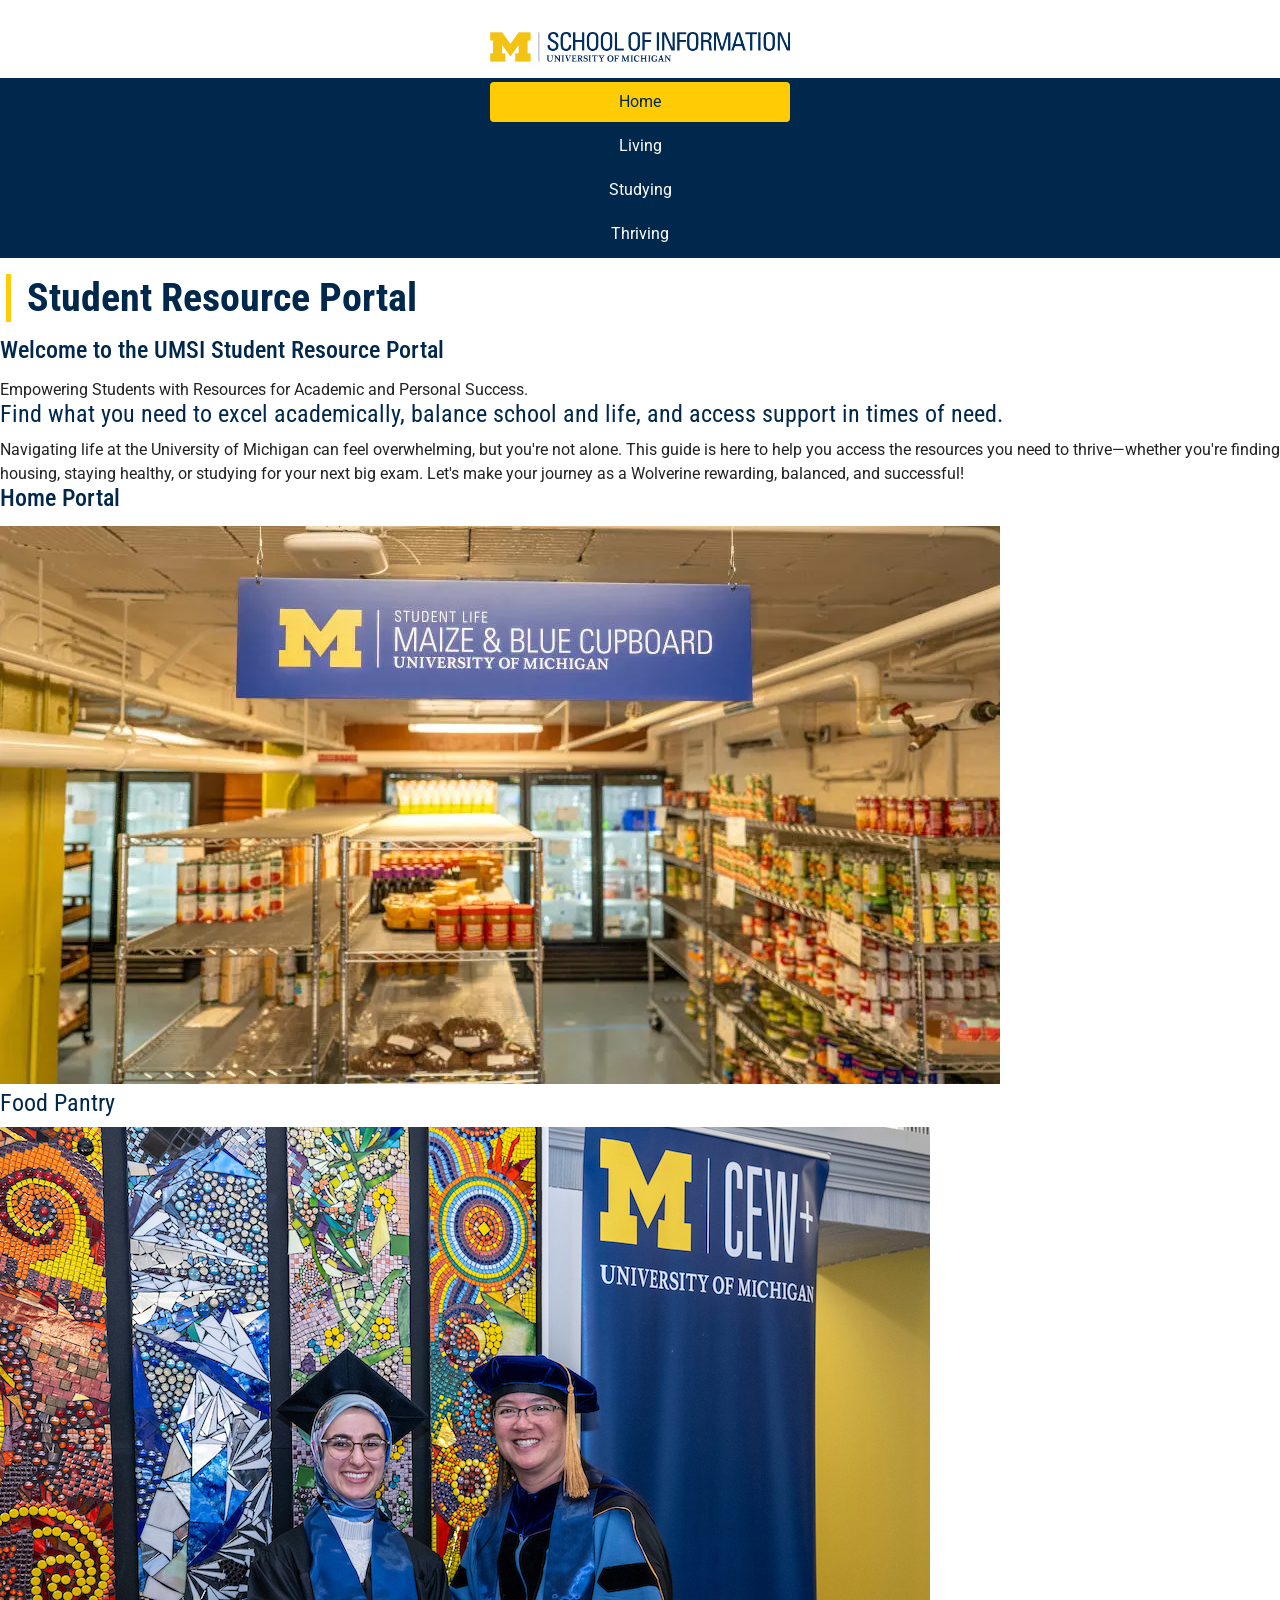
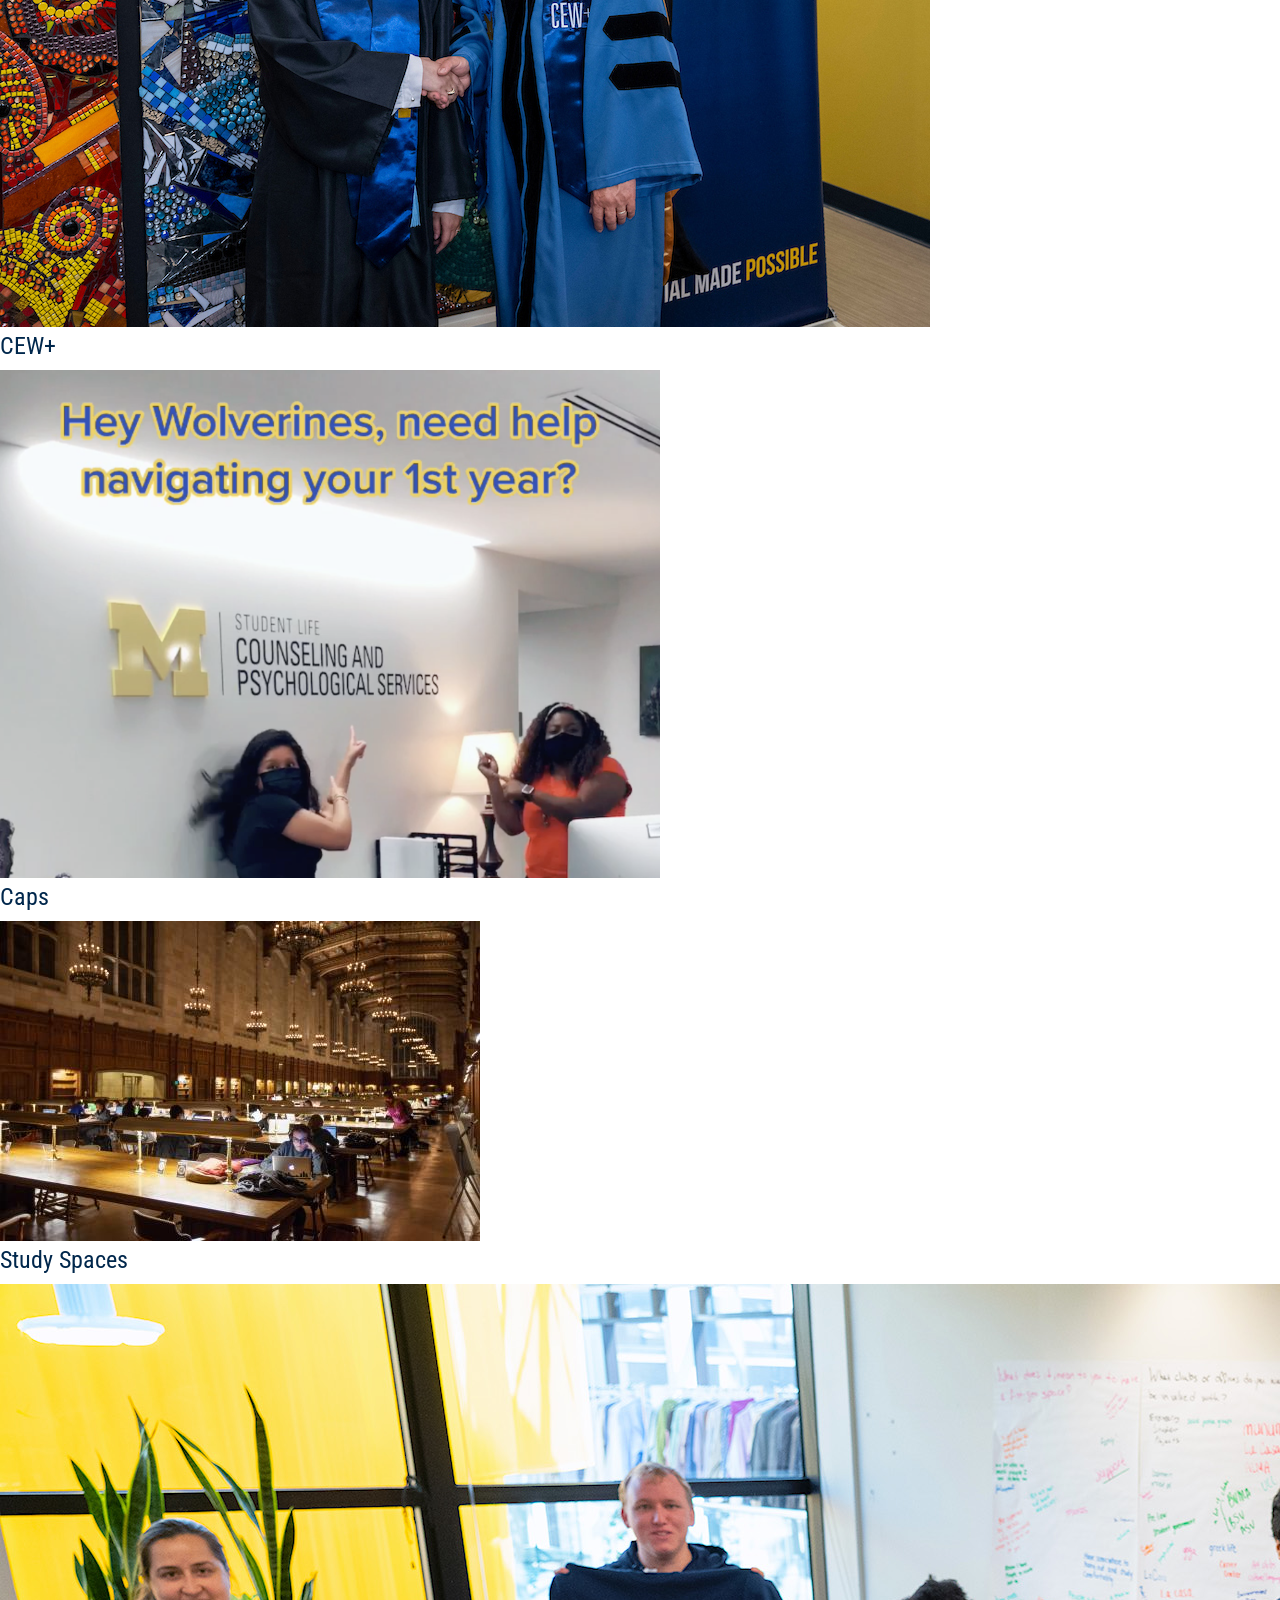
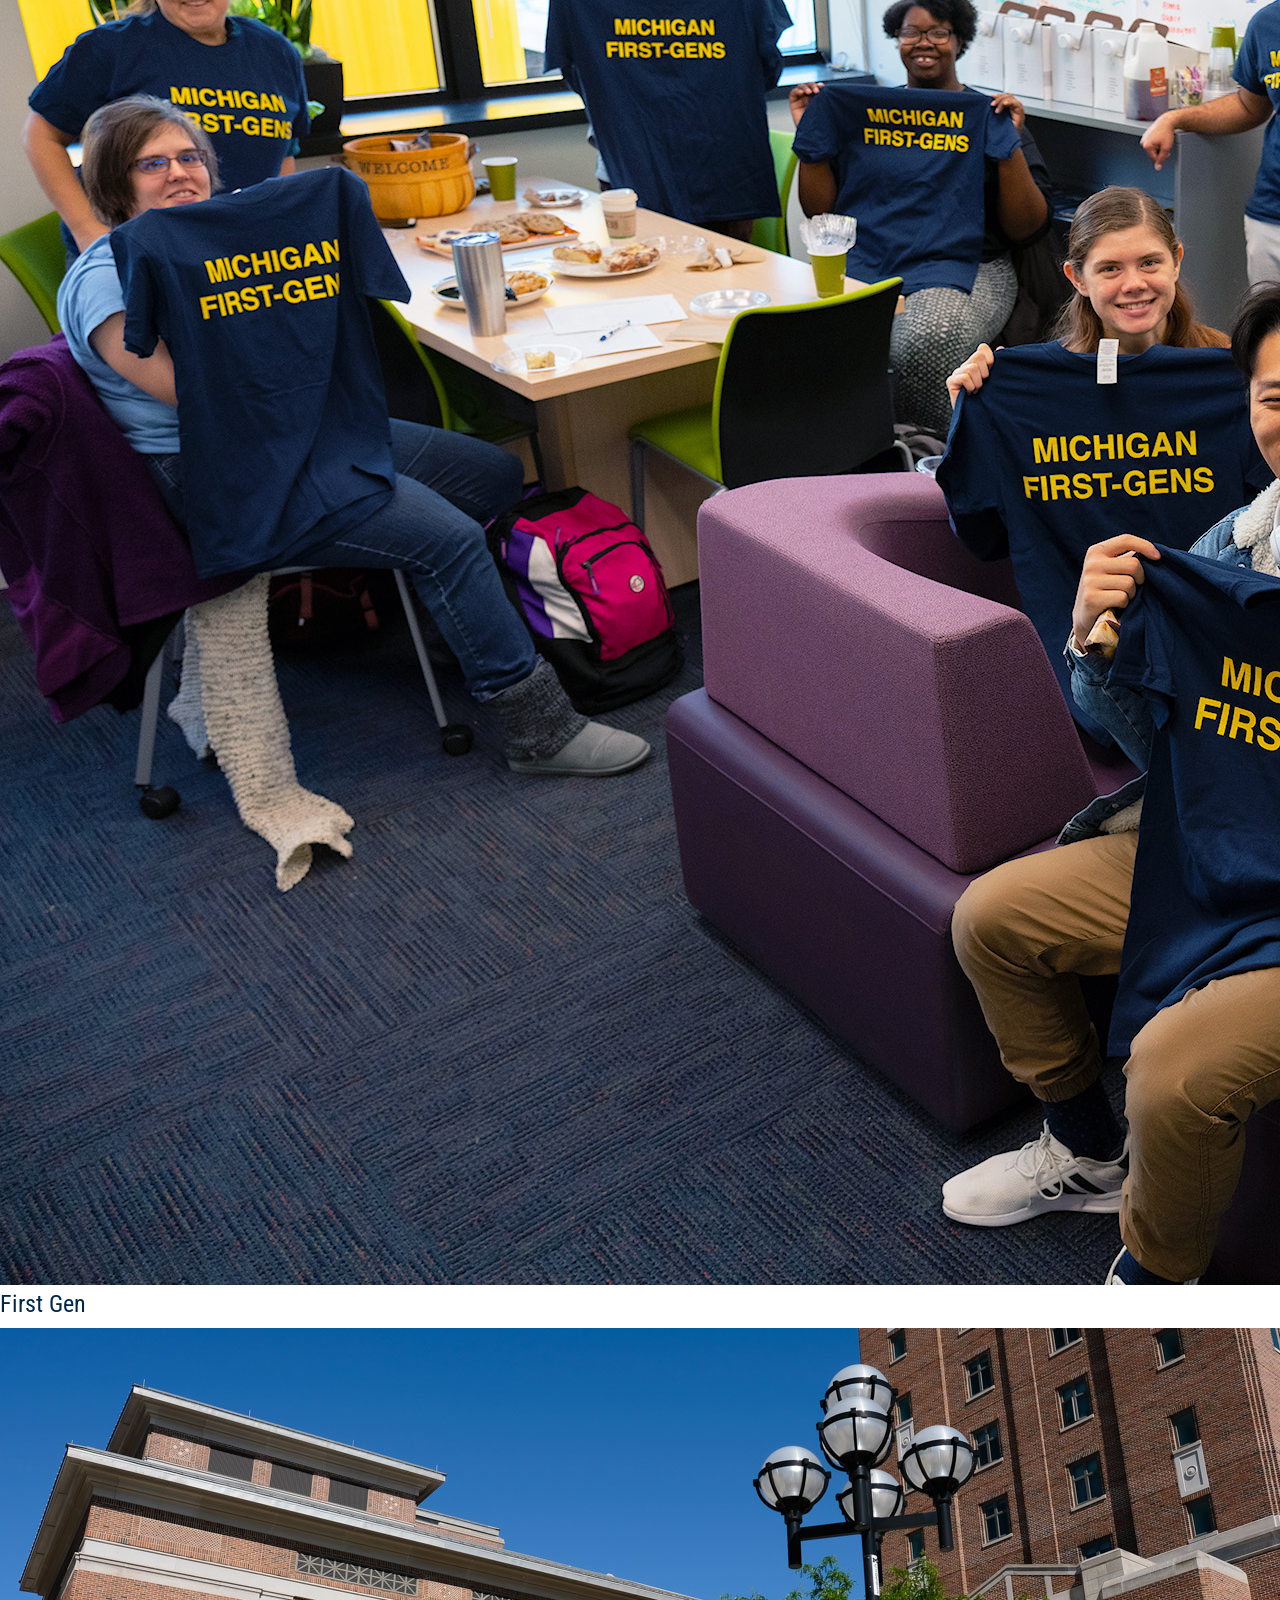
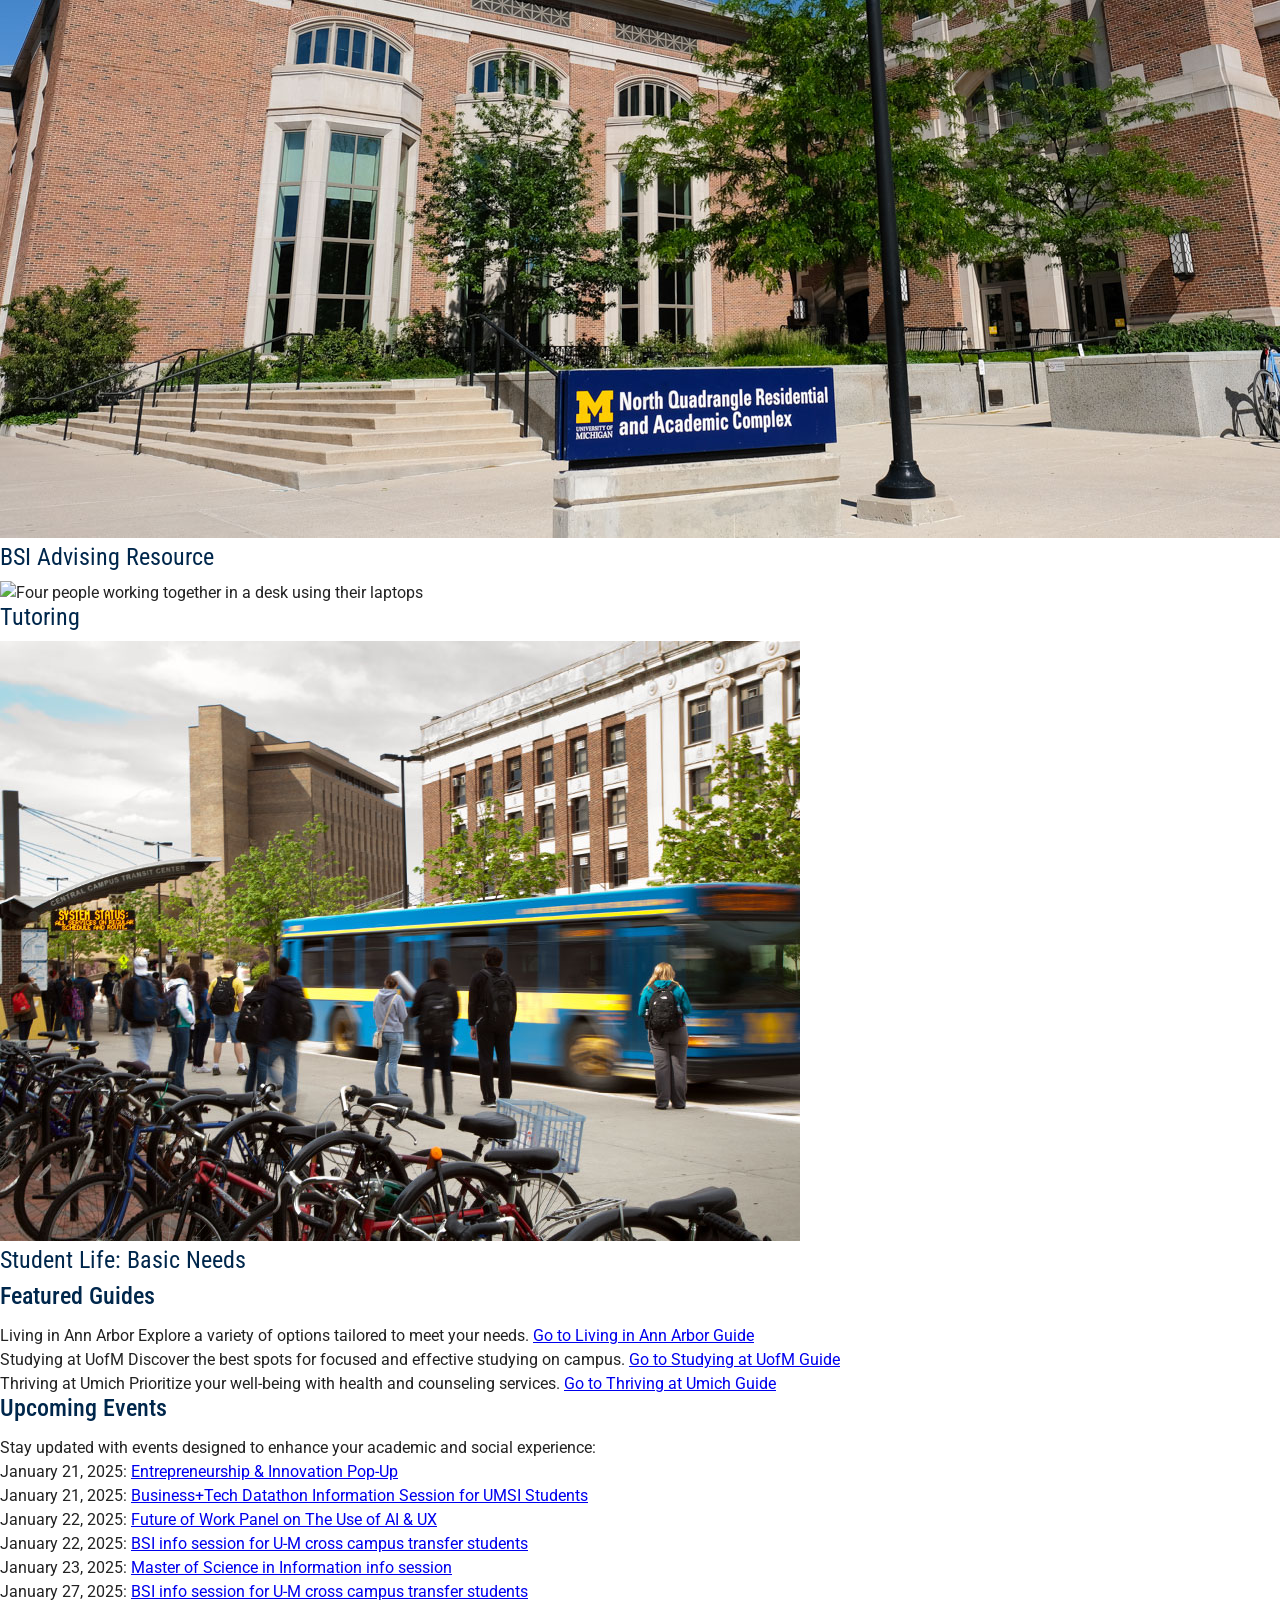
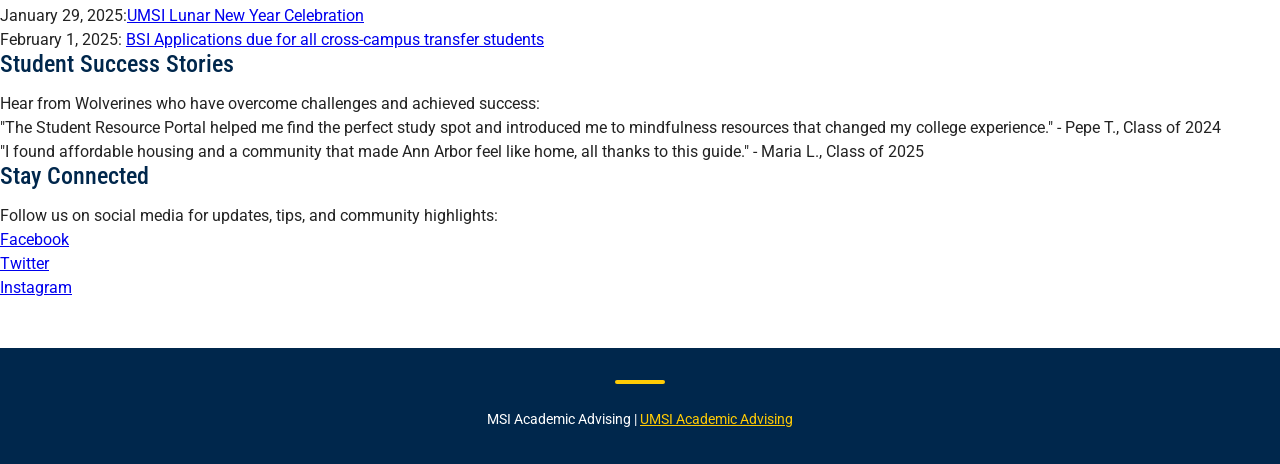
==== index.html @ f47d023c "added css to general elements in all pages" ====
<!DOCTYPE html>
<html lang="en">
<head>
    <meta charset="UTF-8">
    <meta name="viewport" content="width=device-width, initial-scale=1.0">
    <link rel="icon" href="images/UMSI_signature_vertical_informal_solidblue.jpg" type="image/jpeg">
    <link rel="stylesheet" href="css/html5reset.css">
	<link rel="stylesheet" href="css/style.css">
    <title>Student Resource Portal</title>
</head>
<body>
    <header>
        <a class="skip-link" href="#main-content" tabindex="0">Skip to Main Content</a>
        <img src="images/umsi-logo.png" alt="UMSI Logo" class="brand">
        <nav>
            <ul>
                <li><a href="index.html" aria-current="page">Home</a></li>
                <li><a href="page_1.html">Living</a></li>
                <li><a href="page_2.html">Studying</a></li>
                <li><a href="page_3.html">Thriving</a></li>
            </ul>
        </nav>
        <h1>Student Resource Portal</h1>
    </header>

    <main id="main-content" tabindex="0">
        <section class="welcome-section">
            <h2>Welcome to the UMSI Student Resource Portal</h2>
            <p>Empowering Students with Resources for Academic and Personal Success.</p>
            <h3>Find what you need to excel academically, balance school and life, and access support in times of need.</h3>
            <p>Navigating life at the University of Michigan can feel overwhelming, but you're not alone. This guide is here to help you access the resources you need to thrive—whether you're finding housing, staying healthy, or studying for your next big exam. Let's make your journey as a Wolverine rewarding, balanced, and successful!</p>
        </section>
        <section class="home-portal">
            <h2>Home Portal</h2>
            <div class="portal-item">
                <img src="images/food_pantry.webp" alt="Interior of a food pantry at the University of Michigan, featuring shelves stocked with various canned goods and packaged foods. A sign reads: Student Life Maize & Blue Cupboard.">
                <h3>Food Pantry</h3>
            </div>
            <div class="portal-item">
                <img src="images/CEW+.jpg" alt="Two people in academic regalia shake hands in front of a colorful mosaic mural and a University of Michigan banner.">
                <h3>CEW+</h3>
            </div>
            <div class="portal-item">
                <img src="images/caps.png" alt="Two women celebrate by dancing in front of a sign that reads, Hey Wolverines, need help navigating your first year?">
                <h3>Caps</h3>
            </div>
            <div class="portal-item">
                <img src="images/study_spaces.jpg" alt="Several people engaged in work at desks, surrounded by books in a serene library environment.">
                <h3>Study Spaces</h3>
            </div>
            <div class="portal-item">
                <img src="images/first-gen.jpg" alt='Students holding up navy t-shirts that says "Michigan First-Gens" in yellow'>
                <h3>First Gen</h3>
            </div>
            <div class="portal-item">
                <img src="images/north_quad.jpg" alt="North Quad at the University of Michigan, featuring modern architecture amidst a lively campus atmosphere.">
                <h3>BSI Advising Resource</h3>
            </div>
            <div class="portal-item">
                <img src="images/tutoring.JPG" alt="Four people working together in a desk using their laptops">
                <h3>Tutoring</h3>
            </div>
            <div class="portal-item">
                <img src="images/basic_needs.jpg" alt="A group of students waiting at a bus stop with a bus moving">
                <h3>Student Life: Basic Needs</h3>
            </div>
        </section>
        <section class="featured-guides">
            <h2>Featured Guides</h2>
            <ul>
                <li class="card">
                    <strong>Living in Ann Arbor</strong>
                    Explore a variety of options tailored to meet your needs.
                    <a href="page_1.html">Go to Living in Ann Arbor Guide</a>
                </li>
                <li class="card">
                    <strong>Studying at UofM</strong>
                    Discover the best spots for focused and effective studying on campus.
                    <a href="page_2.html">Go to Studying at UofM Guide</a>
                </li>
                <li class="card">
                    <strong>Thriving at Umich</strong>
                    Prioritize your well-being with health and counseling services.
                    <a href="page_3.html">Go to Thriving at Umich Guide</a>
                </li>
            </ul>
        </section>
        <section class="events-section">
            <h2>Upcoming Events</h2>
            <p>Stay updated with events designed to enhance your academic and social experience:</p>
            <ul>
                <li class="card">
                    <strong>January 21, 2025:</strong> <a href="https://events.blackthorn.io/en/Hn1RKit7/g/r23Pezm49E/entrepreneurship-and-innovation-pop-up-elo-sponsored-5a1oHn4l2oC/overview">Entrepreneurship & Innovation Pop-Up</a>
                </li>
                <li class="card">
                    <strong>January 21, 2025:</strong> <a href="https://docs.google.com/forms/d/e/1FAIpQLSdl13pQBssxGItS4Ov4dlBRIEHX-QQKnq5t8AbeG_43FHo5DQ/viewform">Business+Tech Datathon Information Session for UMSI Students</a>
                </li>
                <li class="card">
                    <strong>January 22, 2025:</strong> <a href="https://events.blackthorn.io/en/Hn1RKit7/g/r23Pezm49E/a-future-of-work-panel-on-the-use-of-ai-and-ux-umsi-theme-year-event-5a1oHn4l2A3/overview">Future of Work Panel on The Use of AI & UX</a>
                </li>
                <li class="card">
                    <strong>January 22, 2025:</strong> <a href="https://www.si.umich.edu/about-umsi/events/bsi-info-session-u-m-cross-campus-transfer-students-10">BSI info session for U-M cross campus transfer students</a>
                </li>
                <li class="card">
                    <strong>January 23, 2025:</strong> <a href="https://www.si.umich.edu/about-umsi/events/master-science-information-info-session-13">Master of Science in Information info session</a>
                </li>
                <li class="card">
                    <strong>January 27, 2025:</strong> <a href="https://www.si.umich.edu/about-umsi/events/bsi-info-session-u-m-cross-campus-transfer-students-11">BSI info session for U-M cross campus transfer students</a>
                </li>
                <li class="card">
                    <strong>January 29, 2025:</strong><a href="https://sessions.studentlife.umich.edu/track/event/session/88884">UMSI Lunar New Year Celebration</a>
                </li>
                <li class="card">
                    <strong>February 1, 2025:</strong> <a href="https://messages.collegenet.com/r/c/uRCE9M29x2_TSVYT_MhECQ?i=410772188">BSI Applications due for all cross-campus transfer students</a>
                </li>
            </ul>
        </section>
        <section class="success-stories">
            <h2>Student Success Stories</h2>
            <p>Hear from Wolverines who have overcome challenges and achieved success:</p>
            <blockquote>
                "The Student Resource Portal helped me find the perfect study spot and introduced me to mindfulness resources that changed my college experience." - Pepe T., Class of 2024
            </blockquote>
            <blockquote>
                "I found affordable housing and a community that made Ann Arbor feel like home, all thanks to this guide." - Maria L., Class of 2025
            </blockquote>
        </section>
        <section class="social-links">
            <h2>Stay Connected</h2>
            <p>Follow us on social media for updates, tips, and community highlights:</p>
            <ul>
                <li><a href="https://www.facebook.com/uomsi/">Facebook</a></li>
                <li><a href="https://twitter.com/umsi">Twitter</a></li>
                <li><a href="https://www.instagram.com/umschoolofinformation">Instagram</a></li>
            </ul>
        </section>

        </main>
    <footer>
        <p>MSI Academic Advising | <a href="https://sites.google.com/umich.edu/msiacademicadvising/student-support-resources">UMSI Academic Advising </a></p>
    </footer>
</body>
</html>
---- css/style.css ----
/* Import both Roboto and Roboto Condensed fonts */
@import url('https://fonts.googleapis.com/css2?family=Roboto:wght@400;500&family=Roboto+Condensed:wght@400;700&display=swap');

/* Body text styles */
body {
    color: #222;
    font-size: 100%;
    line-height: 1.5em;
    font-family: Roboto, Helvetica, Arial, 'Nimbus Sans L', sans-serif;
}

.skip-link {
    position: absolute !important;
    overflow: hidden;
    width: 1%;
    height: 1%;
    display: block;
    text-align: center;
    top: -100vh;
    left: 0;
}

.skip-link:focus,
.skip-link:focus-within,
.skip-link:active {
    position: relative !important;
    top: 0;
    left: 0;
    width: 100%;
    height: auto;
    padding: 1rem;
    background: #f2f2f2;
    border-bottom: 1% solid #ccc;
    outline: 2% solid #000;
    display: block;
    grid-row: 1;
}

.skip-link:hover {
    background-color: #e0e0e0;
}

all:focus {
    border: 0.125rem solid black;
}

header {
    display: grid;
    grid-template-columns: 1fr;
    grid-template-rows: auto auto auto auto;
    justify-items: center;
    gap: 1rem;
    padding: 1rem 0;
}

.brand {
    width: 90%;
    max-width: 18.75rem;
    margin: 0;
    grid-row: 2;
}

nav {
    background-color: #00274C;
    padding: 0.25rem;
    width: 100%;
    grid-row: 3;
}

header h1 {
    grid-row: 4;
    text-align: left;
    margin: 0 0 0 1rem;
    font-size: clamp(1.5rem, 5vw, 2.5rem);
    font-weight: 700;
    color: #00274C;
    padding: 0 1rem;
    width: calc(100% - 2rem);
    line-height: 1.2;
    border-left: 0.313rem solid #FFCB05;
}

nav ul {
    list-style: none;
    padding: 0;
    margin: 0;
    display: flex;
    flex-direction: column;
    align-items: center;
    gap: 0.25rem;
}

nav li {
    width: 100%;
    max-width: 18.75rem;
}

nav a {
    color: white;
    text-decoration: none;
    padding: 0.5rem;
    display: block;
    font-size: 1rem;
    text-align: center;
    border-radius: 0.25rem;
    transition: background-color 0.3s ease;
}

nav a:hover,
nav a:focus {
    background-color: #FFCB05;
    color: #00274C;
    outline: none;
}

nav a[aria-current="page"] {
    background-color: #FFCB05;
    color: #00274C;
}

h1, h2, h3, h4 {
    font-family: 'Roboto Condensed', sans-serif;
}

h2 {
    font-size: 1.5rem;
    font-weight: 500;
    color: #00274C;
    margin-bottom: 1rem;
}

h3 {
    font-size: 1.5rem;
    font-weight: 400;
    color: #00274C;
    margin-bottom: 0.75rem;
}

footer {
    background-color: #00274C;  /* UMich blue */
    color: white;
    padding: 2rem 1rem;
    margin-top: 3rem;
    text-align: center;
}

footer p {
    margin: 0;
    font-size: 0.9rem;
}

footer a {
    color: #FFCB05;  /* UMich yellow */
    text-decoration: underline;
    transition: color 0.3s ease;
}

footer a:hover,
footer a:focus {
    color: white;
    text-decoration: underline;
    outline: none;
}

footer::before {
    content: '';
    display: block;
    width: 3.125rem;
    height: 0.25rem;
    background-color: #FFCB05;
    margin: 0 auto 1.5rem auto;
    border-radius: 0.125rem;
}
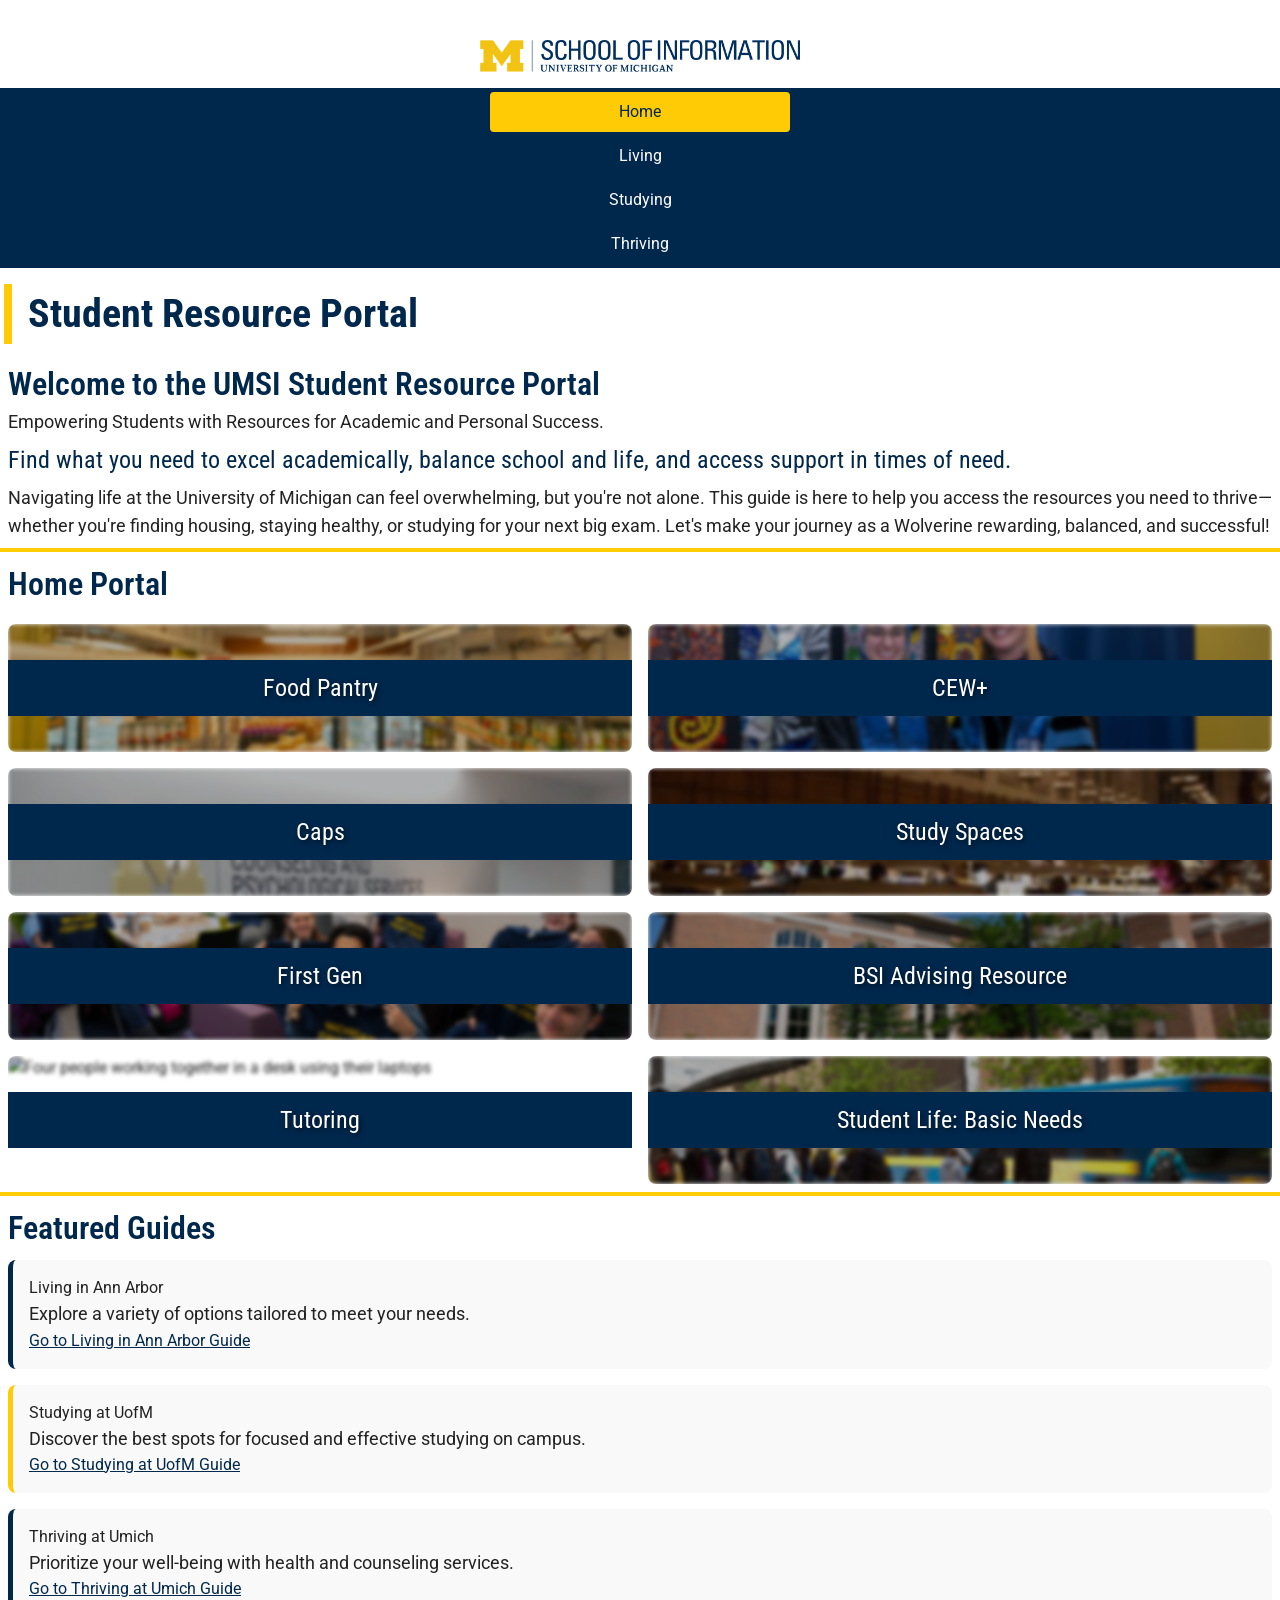
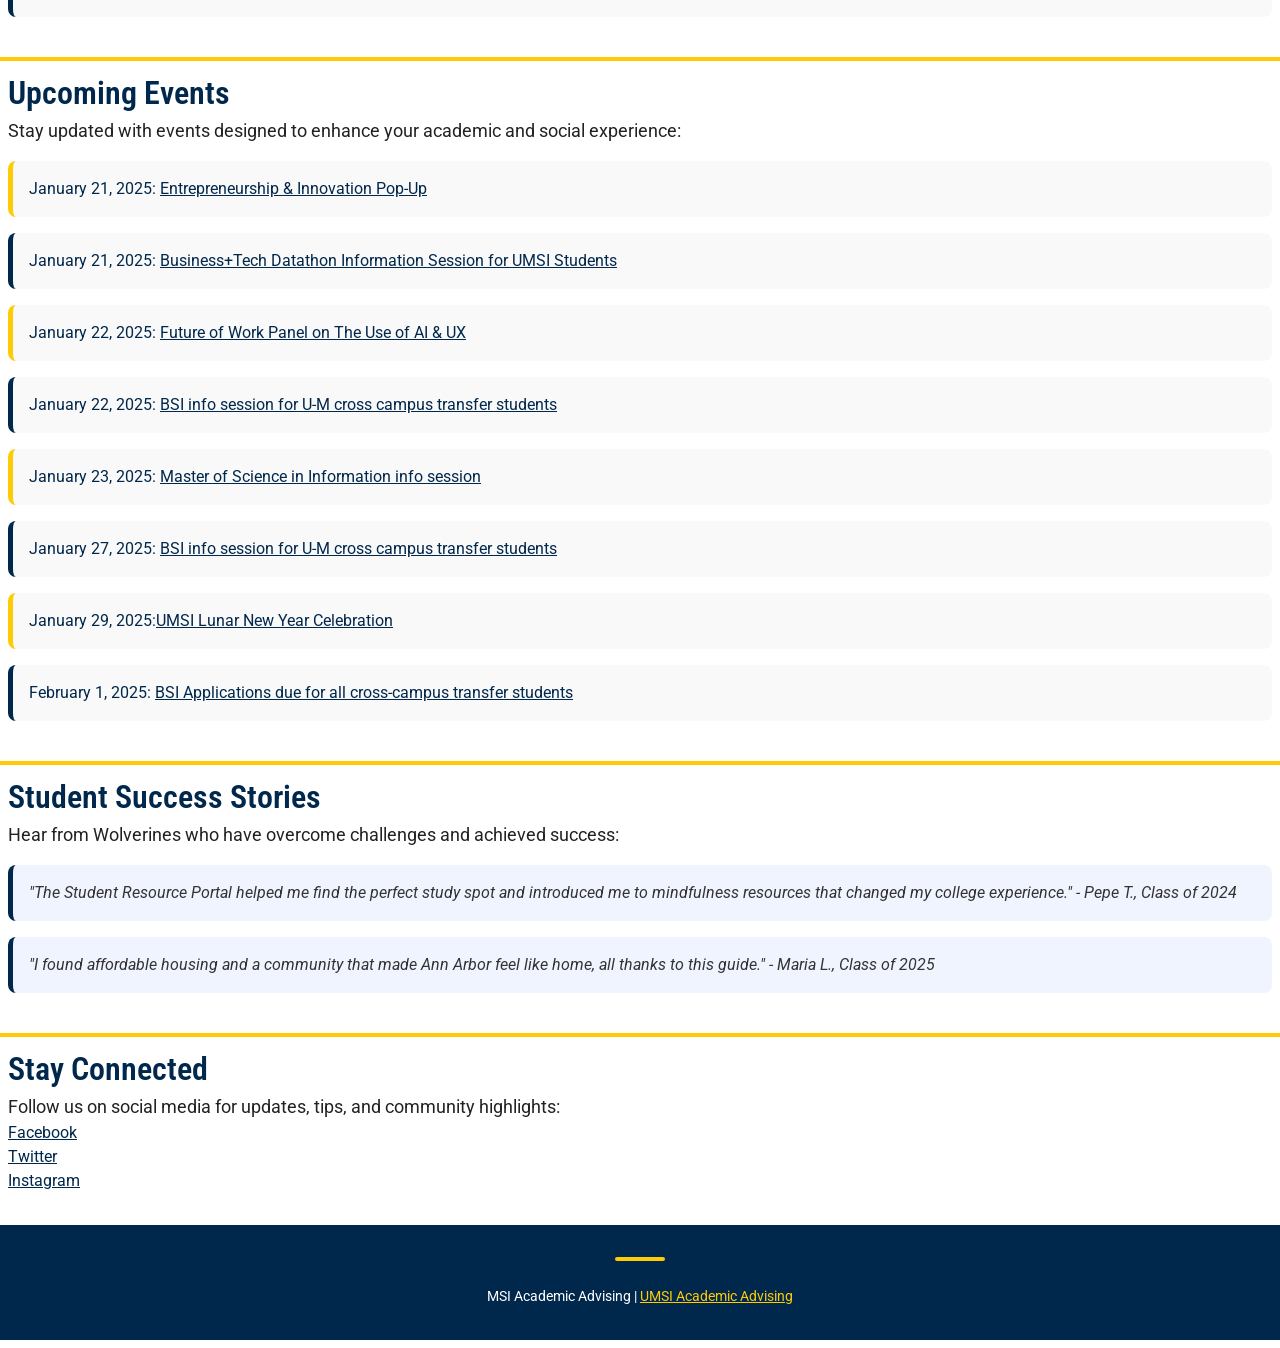
==== commit 3c5f2a3b: "almost done" ====
--- a/index.html
+++ b/index.html
@@ -25,109 +25,109 @@
 
     <main id="main-content" tabindex="0">
         <section class="welcome-section">
-            <h2>Welcome to the UMSI Student Resource Portal</h2>
-            <p>Empowering Students with Resources for Academic and Personal Success.</p>
-            <h3>Find what you need to excel academically, balance school and life, and access support in times of need.</h3>
-            <p>Navigating life at the University of Michigan can feel overwhelming, but you're not alone. This guide is here to help you access the resources you need to thrive—whether you're finding housing, staying healthy, or studying for your next big exam. Let's make your journey as a Wolverine rewarding, balanced, and successful!</p>
+            <h2 tabindex="0">Welcome to the UMSI Student Resource Portal</h2>
+            <p tabindex="0">Empowering Students with Resources for Academic and Personal Success.</p>
+            <h3 tabindex="0">Find what you need to excel academically, balance school and life, and access support in times of need.</h3>
+            <p tabindex="0">Navigating life at the University of Michigan can feel overwhelming, but you're not alone. This guide is here to help you access the resources you need to thrive—whether you're finding housing, staying healthy, or studying for your next big exam. Let's make your journey as a Wolverine rewarding, balanced, and successful!</p>
         </section>
         <section class="home-portal">
-            <h2>Home Portal</h2>
-            <div class="portal-item">
-                <img src="images/food_pantry.webp" alt="Interior of a food pantry at the University of Michigan, featuring shelves stocked with various canned goods and packaged foods. A sign reads: Student Life Maize & Blue Cupboard.">
+            <h2 tabindex="0">Home Portal</h2>
+            <div class="portal-item" tabindex="0">
+                <img src="images/food_pantry.webp" alt="Interior of a food pantry at the University of Michigan">
                 <h3>Food Pantry</h3>
             </div>
-            <div class="portal-item">
-                <img src="images/CEW+.jpg" alt="Two people in academic regalia shake hands in front of a colorful mosaic mural and a University of Michigan banner.">
+            <div class="portal-item" tabindex="0">
+                <img src="images/CEW+.jpg" alt="Two people in academic regalia shake hands">
                 <h3>CEW+</h3>
             </div>
-            <div class="portal-item">
-                <img src="images/caps.png" alt="Two women celebrate by dancing in front of a sign that reads, Hey Wolverines, need help navigating your first year?">
+            <div class="portal-item" tabindex="0">
+                <img src="images/caps.png" alt="Two women celebrate by dancing in front of a sign">
                 <h3>Caps</h3>
             </div>
-            <div class="portal-item">
+            <div class="portal-item" tabindex="0">
                 <img src="images/study_spaces.jpg" alt="Several people engaged in work at desks, surrounded by books in a serene library environment.">
                 <h3>Study Spaces</h3>
             </div>
-            <div class="portal-item">
+            <div class="portal-item" tabindex="0">
                 <img src="images/first-gen.jpg" alt='Students holding up navy t-shirts that says "Michigan First-Gens" in yellow'>
                 <h3>First Gen</h3>
             </div>
-            <div class="portal-item">
+            <div class="portal-item" tabindex="0">
                 <img src="images/north_quad.jpg" alt="North Quad at the University of Michigan, featuring modern architecture amidst a lively campus atmosphere.">
                 <h3>BSI Advising Resource</h3>
             </div>
-            <div class="portal-item">
+            <div class="portal-item" tabindex="0">
                 <img src="images/tutoring.JPG" alt="Four people working together in a desk using their laptops">
                 <h3>Tutoring</h3>
             </div>
-            <div class="portal-item">
+            <div class="portal-item" tabindex="0">
                 <img src="images/basic_needs.jpg" alt="A group of students waiting at a bus stop with a bus moving">
                 <h3>Student Life: Basic Needs</h3>
             </div>
         </section>
         <section class="featured-guides">
-            <h2>Featured Guides</h2>
+            <h2 tabindex="0">Featured Guides</h2>
             <ul>
-                <li class="card">
-                    <strong>Living in Ann Arbor</strong>
-                    Explore a variety of options tailored to meet your needs.
+                <li tabindex="0">
+                    <strong tabindex="0">Living in Ann Arbor</strong>
+                    <p tabindex="0">Explore a variety of options tailored to meet your needs.</p>
                     <a href="page_1.html">Go to Living in Ann Arbor Guide</a>
                 </li>
-                <li class="card">
-                    <strong>Studying at UofM</strong>
-                    Discover the best spots for focused and effective studying on campus.
+                <li tabindex="0">
+                    <strong tabindex="0">Studying at UofM</strong>
+                    <p tabindex="0">Discover the best spots for focused and effective studying on campus.</p>
                     <a href="page_2.html">Go to Studying at UofM Guide</a>
                 </li>
-                <li class="card">
-                    <strong>Thriving at Umich</strong>
-                    Prioritize your well-being with health and counseling services.
+                <li tabindex="0">
+                    <strong tabindex="0">Thriving at Umich</strong>
+                    <p tabindex="0">Prioritize your well-being with health and counseling services.</p>
                     <a href="page_3.html">Go to Thriving at Umich Guide</a>
                 </li>
             </ul>
         </section>
         <section class="events-section">
-            <h2>Upcoming Events</h2>
-            <p>Stay updated with events designed to enhance your academic and social experience:</p>
+            <h2 tabindex="0">Upcoming Events</h2>
+            <p tabindex="0">Stay updated with events designed to enhance your academic and social experience:</p>
             <ul>
-                <li class="card">
+                <li tabindex="0">
                     <strong>January 21, 2025:</strong> <a href="https://events.blackthorn.io/en/Hn1RKit7/g/r23Pezm49E/entrepreneurship-and-innovation-pop-up-elo-sponsored-5a1oHn4l2oC/overview">Entrepreneurship & Innovation Pop-Up</a>
                 </li>
-                <li class="card">
+                <li tabindex="0">
                     <strong>January 21, 2025:</strong> <a href="https://docs.google.com/forms/d/e/1FAIpQLSdl13pQBssxGItS4Ov4dlBRIEHX-QQKnq5t8AbeG_43FHo5DQ/viewform">Business+Tech Datathon Information Session for UMSI Students</a>
                 </li>
-                <li class="card">
+                <li tabindex="0">
                     <strong>January 22, 2025:</strong> <a href="https://events.blackthorn.io/en/Hn1RKit7/g/r23Pezm49E/a-future-of-work-panel-on-the-use-of-ai-and-ux-umsi-theme-year-event-5a1oHn4l2A3/overview">Future of Work Panel on The Use of AI & UX</a>
                 </li>
-                <li class="card">
+                <li tabindex="0">
                     <strong>January 22, 2025:</strong> <a href="https://www.si.umich.edu/about-umsi/events/bsi-info-session-u-m-cross-campus-transfer-students-10">BSI info session for U-M cross campus transfer students</a>
                 </li>
-                <li class="card">
+                <li tabindex="0">
                     <strong>January 23, 2025:</strong> <a href="https://www.si.umich.edu/about-umsi/events/master-science-information-info-session-13">Master of Science in Information info session</a>
                 </li>
-                <li class="card">
+                <li tabindex="0">
                     <strong>January 27, 2025:</strong> <a href="https://www.si.umich.edu/about-umsi/events/bsi-info-session-u-m-cross-campus-transfer-students-11">BSI info session for U-M cross campus transfer students</a>
                 </li>
-                <li class="card">
+                <li tabindex="0">
                     <strong>January 29, 2025:</strong><a href="https://sessions.studentlife.umich.edu/track/event/session/88884">UMSI Lunar New Year Celebration</a>
                 </li>
-                <li class="card">
+                <li tabindex="0">
                     <strong>February 1, 2025:</strong> <a href="https://messages.collegenet.com/r/c/uRCE9M29x2_TSVYT_MhECQ?i=410772188">BSI Applications due for all cross-campus transfer students</a>
                 </li>
             </ul>
         </section>
         <section class="success-stories">
-            <h2>Student Success Stories</h2>
-            <p>Hear from Wolverines who have overcome challenges and achieved success:</p>
-            <blockquote>
+            <h2 tabindex="0">Student Success Stories</h2>
+            <p tabindex="0">Hear from Wolverines who have overcome challenges and achieved success:</p>
+            <blockquote tabindex="0">
                 "The Student Resource Portal helped me find the perfect study spot and introduced me to mindfulness resources that changed my college experience." - Pepe T., Class of 2024
             </blockquote>
-            <blockquote>
+            <blockquote tabindex="0">
                 "I found affordable housing and a community that made Ann Arbor feel like home, all thanks to this guide." - Maria L., Class of 2025
             </blockquote>
         </section>
-        <section class="social-links">
-            <h2>Stay Connected</h2>
-            <p>Follow us on social media for updates, tips, and community highlights:</p>
+        <section class="social-links" tabindex="0">
+            <h2 tabindex="0">Stay Connected</h2>
+            <p tabindex="0">Follow us on social media for updates, tips, and community highlights:</p>
             <ul>
                 <li><a href="https://www.facebook.com/uomsi/">Facebook</a></li>
                 <li><a href="https://twitter.com/umsi">Twitter</a></li>
--- a/css/style.css
+++ b/css/style.css
@@ -1,12 +1,18 @@
-/* Import both Roboto and Roboto Condensed fonts */
+/* Import both Roboto and Roboto Condensed fonts taken from UMSI website */
 @import url('https://fonts.googleapis.com/css2?family=Roboto:wght@400;500&family=Roboto+Condensed:wght@400;700&display=swap');
 
-/* Body text styles */
 body {
     color: #222;
     font-size: 100%;
     line-height: 1.5em;
     font-family: Roboto, Helvetica, Arial, 'Nimbus Sans L', sans-serif;
+    margin: 0.5rem 0 0.5rem 0;
+}
+
+*:focus-visible {
+    outline: 3px solid #ff0000;
+    outline-offset: 2px;
+    border-radius: 2px;
 }
 
 .skip-link {
@@ -31,7 +37,8 @@
     padding: 1rem;
     background: #f2f2f2;
     border-bottom: 1% solid #ccc;
-    outline: 2% solid #000;
+    outline: 3px solid #ff0000;
+    outline-offset: 2px;
     display: block;
     grid-row: 1;
 }
@@ -40,8 +47,19 @@
     background-color: #e0e0e0;
 }
 
-all:focus {
-    border: 0.125rem solid black;
+
+.brand {
+    width: 90%;
+    max-width: 20rem;
+    margin: 0;
+    grid-row: 2;
+}
+
+nav {
+    background-color: #00274C;
+    padding: 0.25rem;
+    width: 100%;
+    grid-row: 3;
 }
 
 header {
@@ -53,20 +71,6 @@
     padding: 1rem 0;
 }
 
-.brand {
-    width: 90%;
-    max-width: 18.75rem;
-    margin: 0;
-    grid-row: 2;
-}
-
-nav {
-    background-color: #00274C;
-    padding: 0.25rem;
-    width: 100%;
-    grid-row: 3;
-}
-
 header h1 {
     grid-row: 4;
     text-align: left;
@@ -76,8 +80,8 @@
     color: #00274C;
     padding: 0 1rem;
     width: calc(100% - 2rem);
-    line-height: 1.2;
-    border-left: 0.313rem solid #FFCB05;
+    line-height: 1.5;
+    border-left: 0.500rem solid #FFCB05;
 }
 
 nav ul {
@@ -113,6 +117,11 @@
     outline: none;
 }
 
+nav a:focus-visible {
+    outline: 3px solid #ff0000;
+    outline-offset: 2px;
+}
+
 nav a[aria-current="page"] {
     background-color: #FFCB05;
     color: #00274C;
@@ -122,25 +131,29 @@
     font-family: 'Roboto Condensed', sans-serif;
 }
 
+a {
+    color: #00274C;
+}
+
 h2 {
-    font-size: 1.5rem;
-    font-weight: 500;
-    color: #00274C;
-    margin-bottom: 1rem;
-}
-
+    font-size: 2rem; 
+    font-weight: 600; 
+    color: #00274C; 
+    margin-bottom: 0.5rem; 
+    line-height: 2rem;
+}
 h3 {
     font-size: 1.5rem;
     font-weight: 400;
     color: #00274C;
     margin-bottom: 0.75rem;
+    margin-top: 0.75rem;
 }
 
 footer {
-    background-color: #00274C;  /* UMich blue */
+    background-color: #00274C;
     color: white;
     padding: 2rem 1rem;
-    margin-top: 3rem;
     text-align: center;
 }
 
@@ -150,7 +163,7 @@
 }
 
 footer a {
-    color: #FFCB05;  /* UMich yellow */
+    color: #FFCB05;
     text-decoration: underline;
     transition: color 0.3s ease;
 }
@@ -160,6 +173,11 @@
     color: white;
     text-decoration: underline;
     outline: none;
+}
+
+footer a:focus-visible {
+    outline: 3px solid #ff0000;
+    outline-offset: 2px;
 }
 
 footer::before {
@@ -172,9 +190,328 @@
     border-radius: 0.125rem;
 }
 
-
-
-
-
-
-
+section {
+    border-bottom: 0.25rem solid #FFCB05; 
+    padding: 0.5rem 0.5rem 1.5rem 0.5rem; 
+    margin-bottom: 0.5rem; 
+}
+
+section:last-of-type {
+    border-bottom: none; 
+}
+
+.welcome-section {
+    padding: 0.5rem; 
+    margin-bottom: 0.5rem; 
+}
+
+p {
+    font-size: 1.1rem;
+    line-height: 1.6; 
+}
+
+.home-portal {
+    display: grid;
+    grid-template-columns: 1fr 1fr;
+    gap: 1rem;
+    padding: 0.5rem;
+}
+
+.home-portal h2 {
+    grid-column: 1 / -1; 
+}
+
+.portal-item {
+    position: relative;
+    height: 8rem;
+    border-radius: 0.5rem;
+    overflow: hidden;
+}
+
+.portal-item img {
+    position: absolute;
+    width: 100%;
+    height: 100%;
+    object-fit: cover;
+    filter: blur(2px) brightness(0.7);
+    transition: filter 0.3s ease;
+}
+
+.portal-item h3 {
+    position: absolute;
+    width: 100%;
+    text-align: center;
+    color: white;
+    background-color: #00274C;
+    padding: 1rem;
+    margin: 0;
+    top: 50%;
+    transform: translateY(-50%);
+    z-index: 1;
+    text-shadow: 2px 2px 4px rgba(0, 0, 0, 0.5);
+    max-width: calc(100% - 2rem);
+}
+
+.portal-item:hover img,
+.portal-item:focus img {
+    filter: blur(0) brightness(0.9);
+}
+
+.grid {
+    display: grid;
+    grid-template-columns: 1fr;
+    width: 100%;
+    gap: 0.5rem;
+    justify-items: center;
+    margin-top: 0.5rem;
+}
+
+.card {
+    position: relative;
+    overflow: hidden; 
+    height: 12rem; 
+    border-radius: 0.5rem; 
+    transition: transform 0.6s; 
+    width: 90%;
+}
+
+.card img {
+    width: 100%;
+    height: 100%;
+    object-fit: cover; 
+    transition: opacity 0.3s ease; 
+}
+
+.card h3 {
+    position: absolute;
+    top: 50%;
+    left: 50%;
+    transform: translate(-50%, -50%); 
+    color: #FFCB05; 
+    z-index: 1; 
+    margin: 0; 
+    transition: opacity 0.3s ease; 
+    background-color: #00274C;
+    width: 100%;
+    text-align: center;
+}
+
+.card-content {
+    position: absolute;
+    top: 0;
+    left: 0;
+    right: 0;
+    bottom: 0;
+    display: flex;
+    flex-direction: column;
+    justify-content: center;
+    align-items: center;
+    color: white; 
+    opacity: 0; 
+    transition: opacity 0.3s ease; 
+    text-align: center;
+    z-index: 2;
+    margin: 0.5rem;
+    overflow: auto;
+}
+
+.card:hover .card-content,
+.card:focus .card-content {
+    opacity: 1; 
+}
+
+.card:hover img,
+.card:hover h3,
+.card:hover h4,
+.card:focus img,
+.card:focus h3,
+.card:focus h4 {
+    opacity: 0; 
+}
+
+.card:nth-child(odd):hover,
+.card:nth-child(odd):focus {
+    background-color: #00274C; 
+}
+
+.card:nth-child(even):hover,
+.card:nth-child(even):focus {
+    background-color: #FFCB05; 
+}
+.card:nth-child(even) p {
+    color: #00274C; 
+}
+.card:hover,
+.card:focus {
+    transform: scale(1.05); 
+}
+.card:nth-child(odd) .card-content a {
+    color: white;
+    text-decoration: underline;
+}
+.card:nth-child(even) .card-content a {
+    color: #00274C;
+    text-decoration: underline;
+}
+
+.featured-guides ul,
+.events-section ul,
+.social-links ul,
+.programming-tutoring ul,
+.health-services ul,
+.counseling-services ul {
+    list-style: none;
+}
+
+.featured-guides li,
+.events-section li,
+.programming-tutoring li,
+.health-services li,
+.counseling-services li {
+    background-color: #f9f9f9;
+    border-radius: 0.5rem;
+    padding: 1rem;
+    margin: 1rem 0;
+    transition: transform 0.3s, box-shadow 0.3s;
+    position: relative;
+}
+
+.featured-guides li:nth-child(odd),
+.events-section li:nth-child(even),
+.programming-tutoring li:nth-child(odd),
+.health-services li:nth-child(even),
+.counseling-services li:nth-child(odd) {
+    border-left: 5px solid #00274C;
+}
+
+.featured-guides li:nth-child(even),
+.events-section li:nth-child(odd),
+.programming-tutoring li:nth-child(even),
+.health-services li:nth-child(odd),
+.counseling-services li:nth-child(even) {
+    border-left: 5px solid #FFCB05;
+}
+
+.featured-guides li:hover,
+.events-section li:hover,
+.programming-tutoring li:hover,
+.health-services li:hover,
+.counseling-services li:hover,
+.featured-guides li:focus,
+.events-section li:focus,
+.programming-tutoring li:focus,
+.health-services li:focus,
+.counseling-services li:focus {
+    transform: translateY(-5px);
+    box-shadow: 0 4px 15px rgba(0, 0, 0, 0.2);
+}
+
+.events-section strong {
+    color: #00274C;
+}
+.events-section a {
+    color: #00274C;
+    text-decoration: underline;
+    transition: color 0.3s;
+}
+
+.events-section a:hover,
+.featured-guides a:hover,
+.programming-tutoring a:hover,
+.events-section a:focus,
+.featured-guides a:focus,
+.programming-tutoring a:focus {
+    color: #FFCB05;
+}
+
+.success-stories blockquote {
+    background-color: #f0f4ff;
+    border-left: 5px solid #00274C;
+    padding: 1rem; 
+    margin: 1rem 0;
+    border-radius: 0.5rem;
+    font-style: italic;
+    color: #333;
+    position: relative;
+}
+
+.social-links a {
+    color: #00274C;
+    transition: color 0.3s;
+}
+
+.social-links a:hover {
+    color: #FFCB05;
+}
+
+.general-support {
+    position: relative;
+}
+
+.image-container {
+    position: relative;
+}
+
+.image-container img {
+    width: 100%;
+}
+
+.general-support h2,
+.programming-tutoring h2,
+.counseling-services h2,
+.health-services h2 {
+    position: absolute;
+    top: 50%;
+    left: 50%;
+    transform: translate(-50%, -50%);
+    background-color: #FFCB05;
+    color: #00274C;
+    padding: 0.5rem;
+    text-align: center;
+    font-size: 1.5rem;
+    width: 100%;
+}
+
+.general-support > div,
+.counseling-services > div,
+.health-services > div {
+    border-top: 0.2rem solid #00274C;
+}
+
+.general-support > div:first-of-type,
+.counseling-services > div:first-of-type,
+.health-services > div:first-of-type {
+    border-top: none; 
+}
+
+.card:focus-within {
+    transform: scale(1.05);
+}
+
+.card:focus-within img,
+.card:focus-within h4 {
+    opacity: 0;
+}
+
+.card:focus-within .card-content {
+    opacity: 1;
+}
+
+.card:nth-child(odd):focus-within {
+    background-color: #00274C;
+}
+
+.card:nth-child(even):focus-within {
+    background-color: #FFCB05;
+}
+
+
+
+
+
+
+
+
+
+
+
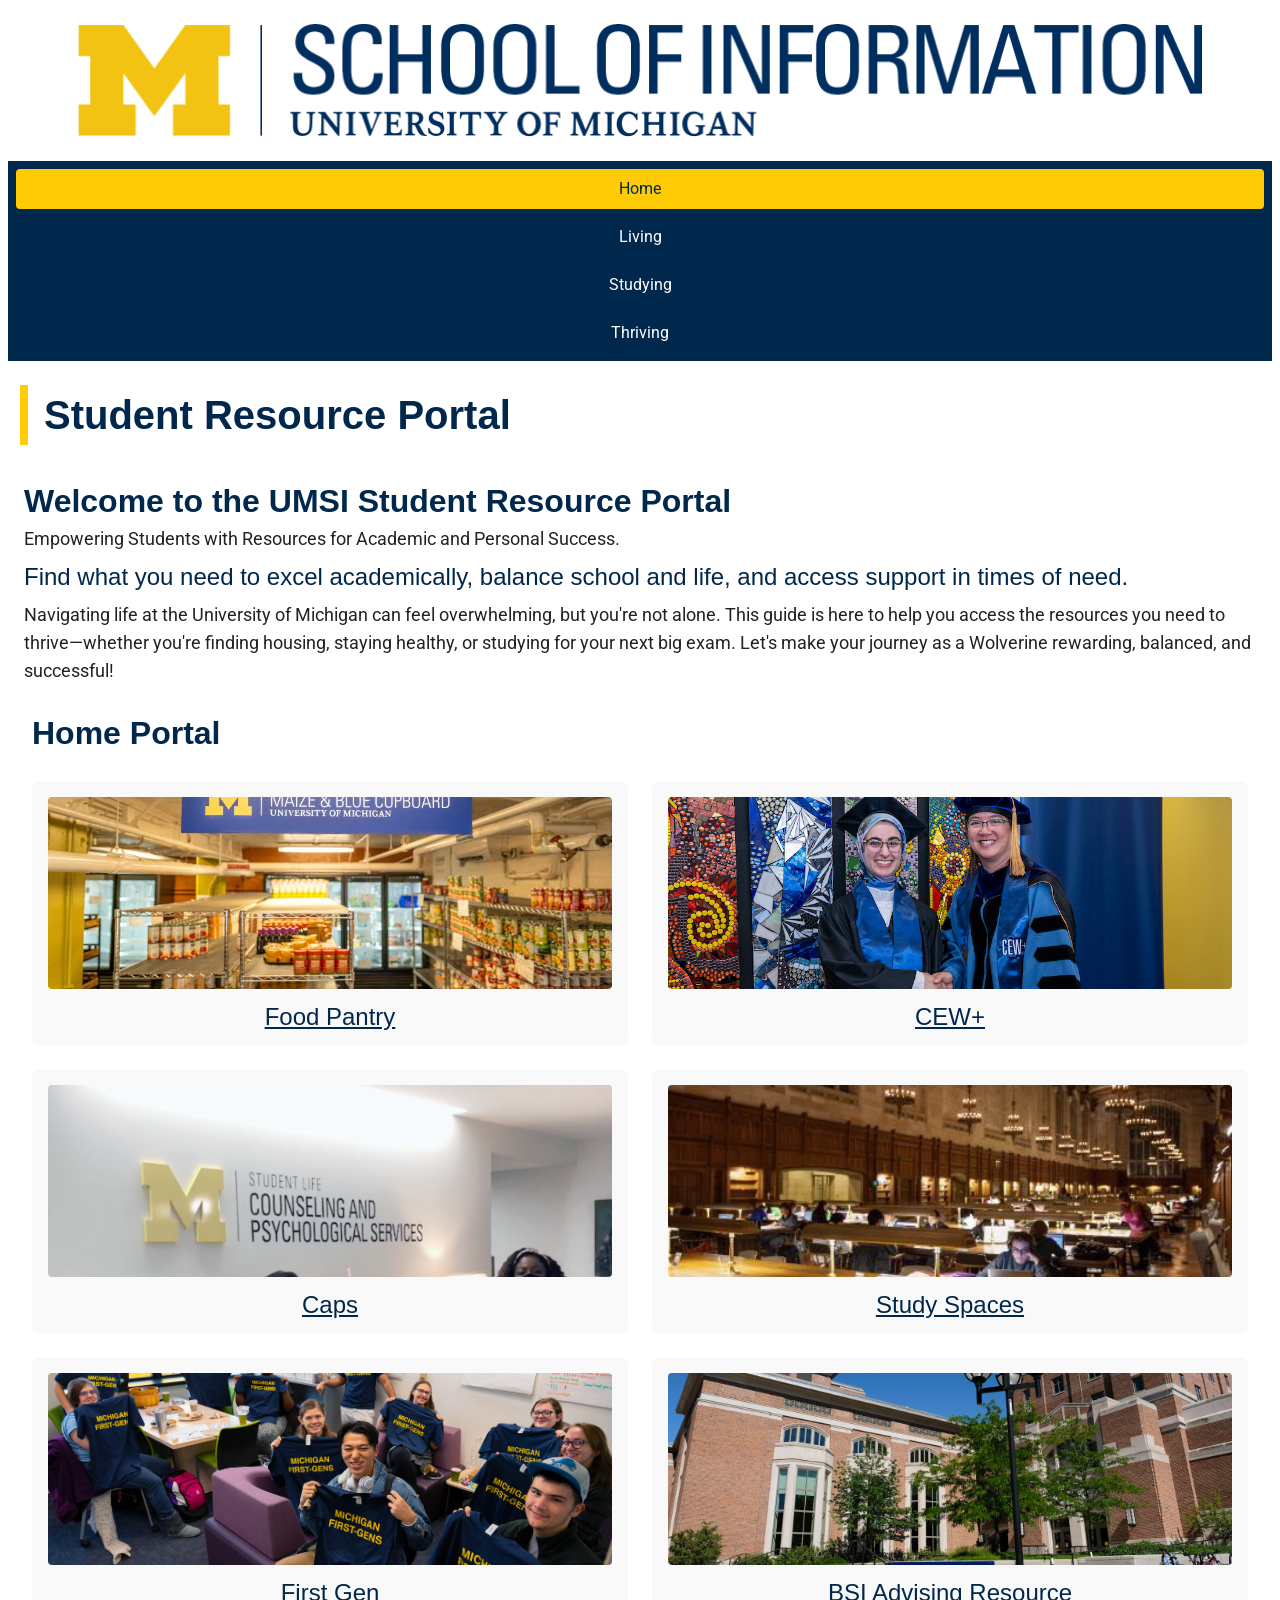
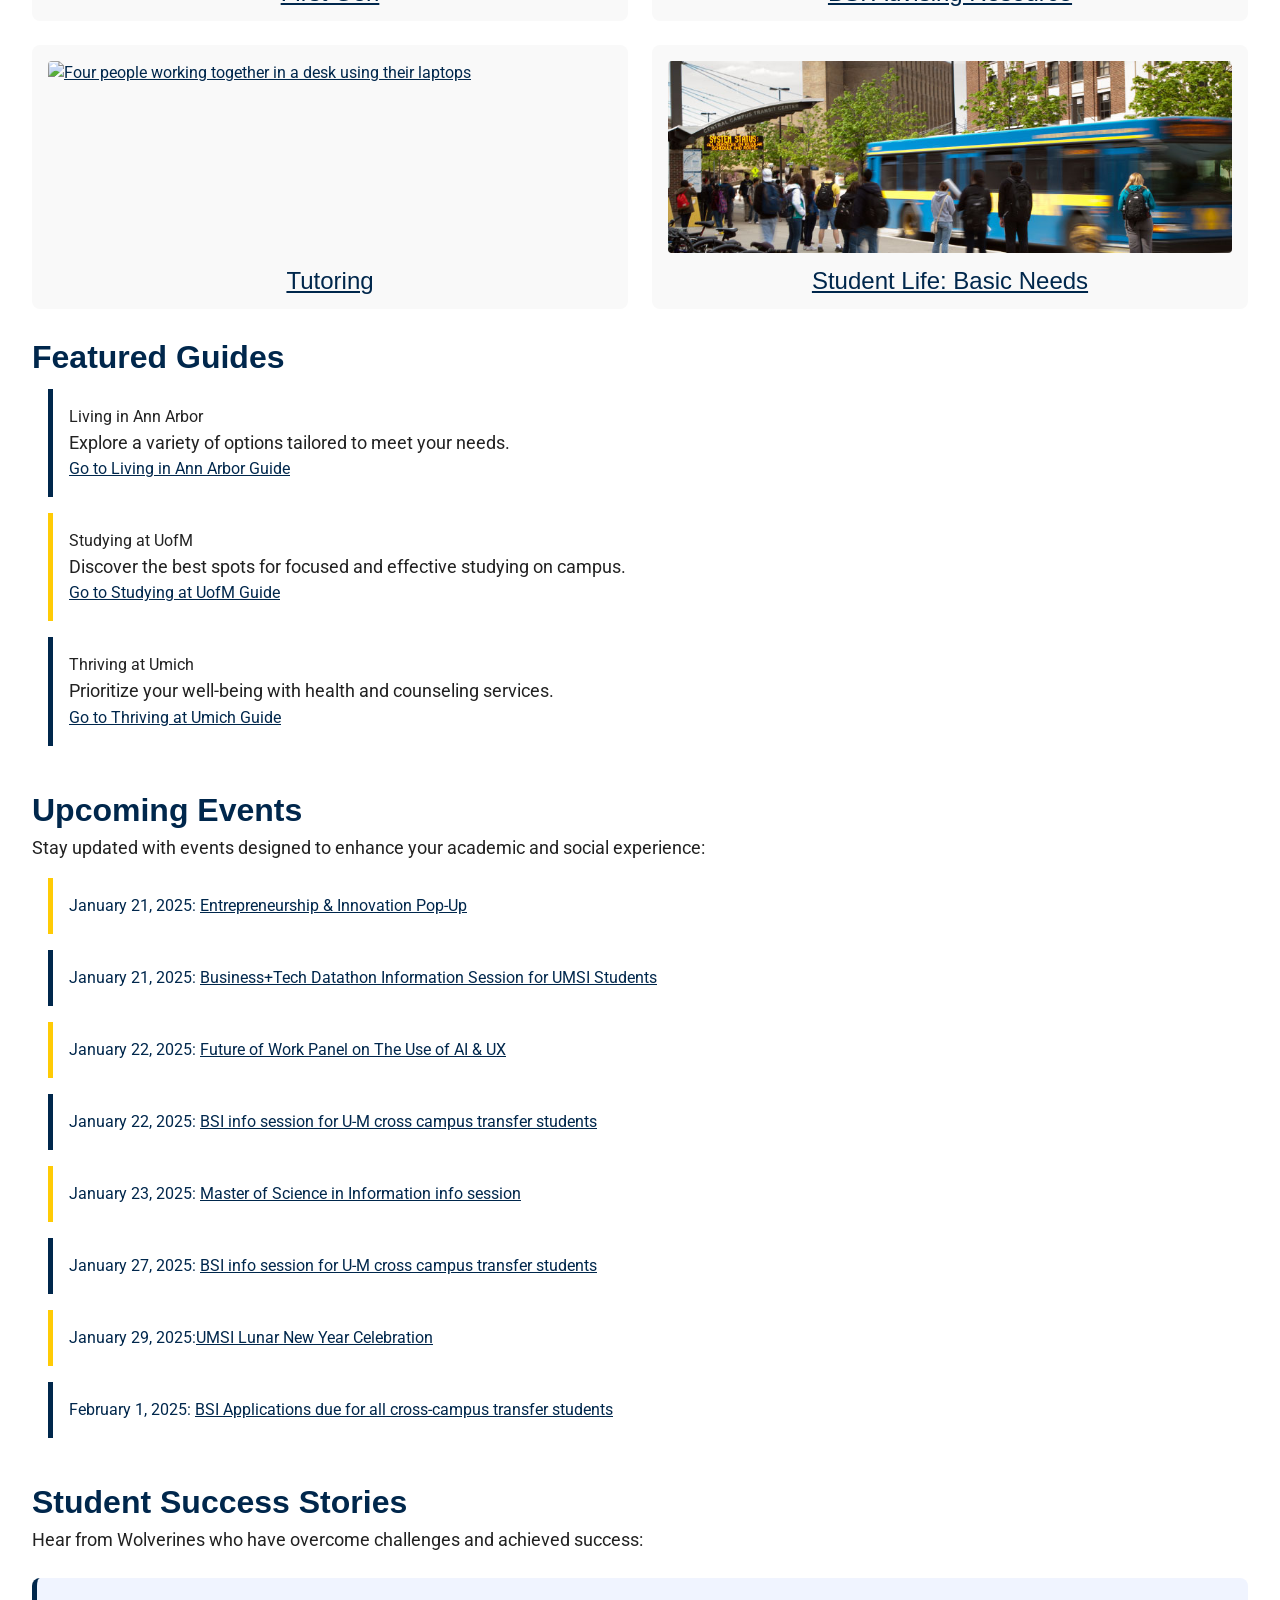
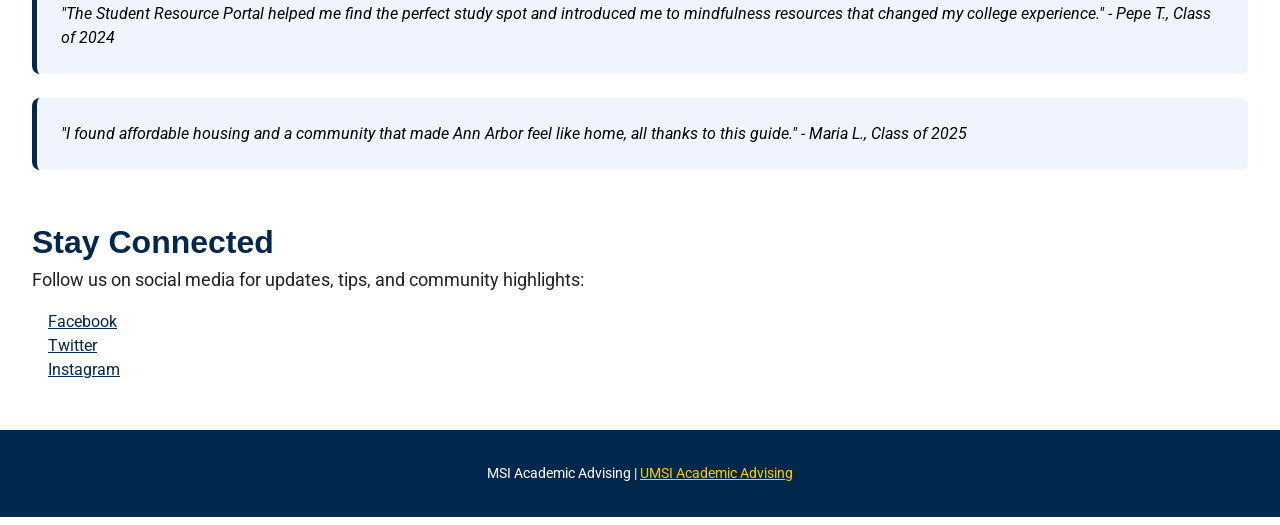
==== commit cfb7099b: "added accesibility, removed 1 column grid" ====
--- a/index.html
+++ b/index.html
@@ -15,9 +15,9 @@
         <nav>
             <ul>
                 <li><a href="index.html" aria-current="page">Home</a></li>
-                <li><a href="page_1.html">Living</a></li>
-                <li><a href="page_2.html">Studying</a></li>
-                <li><a href="page_3.html">Thriving</a></li>
+                <li><a href="living.html">Living</a></li>
+                <li><a href="studying.html">Studying</a></li>
+                <li><a href="thriving.html">Thriving</a></li>
             </ul>
         </nav>
         <h1>Student Resource Portal</h1>
@@ -32,38 +32,38 @@
         </section>
         <section class="home-portal">
             <h2 tabindex="0">Home Portal</h2>
-            <div class="portal-item" tabindex="0">
+            <a href="https://mbc.studentlife.umich.edu/" class="portal-item" tabindex="0">
                 <img src="images/food_pantry.webp" alt="Interior of a food pantry at the University of Michigan">
                 <h3>Food Pantry</h3>
-            </div>
-            <div class="portal-item" tabindex="0">
+            </a>
+            <a href="https://mbc.studentlife.umich.edu/" class="portal-item" tabindex="0">
                 <img src="images/CEW+.jpg" alt="Two people in academic regalia shake hands">
                 <h3>CEW+</h3>
-            </div>
-            <div class="portal-item" tabindex="0">
+            </a>
+            <a href="https://caps.umich.edu/" class="portal-item" tabindex="0">
                 <img src="images/caps.png" alt="Two women celebrate by dancing in front of a sign">
                 <h3>Caps</h3>
-            </div>
-            <div class="portal-item" tabindex="0">
+            </a>
+            <a href="https://studyspaces.umich.edu/" class="portal-item" tabindex="0">
                 <img src="images/study_spaces.jpg" alt="Several people engaged in work at desks, surrounded by books in a serene library environment.">
                 <h3>Study Spaces</h3>
-            </div>
-            <div class="portal-item" tabindex="0">
+            </a>
+            <a href="https://firstgen.umich.edu/" class="portal-item" tabindex="0">
                 <img src="images/first-gen.jpg" alt='Students holding up navy t-shirts that says "Michigan First-Gens" in yellow'>
                 <h3>First Gen</h3>
-            </div>
-            <div class="portal-item" tabindex="0">
+            </a>
+            <a href="https://sites.google.com/umich.edu/bsiacademicadvising/home?authuser=0" class="portal-item" tabindex="0">
                 <img src="images/north_quad.jpg" alt="North Quad at the University of Michigan, featuring modern architecture amidst a lively campus atmosphere.">
                 <h3>BSI Advising Resource</h3>
-            </div>
-            <div class="portal-item" tabindex="0">
+            </a>
+            <a href="https://sites.google.com/umich.edu/bsiacademicadvising/academic-success-and-tutoring?authuser=0" class="portal-item" tabindex="0">
                 <img src="images/tutoring.JPG" alt="Four people working together in a desk using their laptops">
                 <h3>Tutoring</h3>
-            </div>
-            <div class="portal-item" tabindex="0">
+            </a>
+            <a href="https://basicneeds.studentlife.umich.edu/resources/" class="portal-item" tabindex="0">
                 <img src="images/basic_needs.jpg" alt="A group of students waiting at a bus stop with a bus moving">
                 <h3>Student Life: Basic Needs</h3>
-            </div>
+            </a>
         </section>
         <section class="featured-guides">
             <h2 tabindex="0">Featured Guides</h2>
--- a/css/style.css
+++ b/css/style.css
@@ -1,11 +1,11 @@
 /* Import both Roboto and Roboto Condensed fonts taken from UMSI website */
-@import url('https://fonts.googleapis.com/css2?family=Roboto:wght@400;500&family=Roboto+Condensed:wght@400;700&display=swap');
+@import url('https://fonts.googleapis.com/css2?family=Roboto:wght@400');
 
 body {
     color: #222;
     font-size: 100%;
     line-height: 1.5em;
-    font-family: Roboto, Helvetica, Arial, 'Nimbus Sans L', sans-serif;
+    font-family: Roboto, Helvetica, Arial, sans-serif;
     margin: 0.5rem 0 0.5rem 0;
 }
 
@@ -16,7 +16,7 @@
 }
 
 .skip-link {
-    position: absolute !important;
+    position: absolute; 
     overflow: hidden;
     width: 1%;
     height: 1%;
@@ -29,7 +29,7 @@
 .skip-link:focus,
 .skip-link:focus-within,
 .skip-link:active {
-    position: relative !important;
+    position: relative;
     top: 0;
     left: 0;
     width: 100%;
@@ -40,39 +40,32 @@
     outline: 3px solid #ff0000;
     outline-offset: 2px;
     display: block;
-    grid-row: 1;
 }
 
 .skip-link:hover {
     background-color: #e0e0e0;
 }
 
-
 .brand {
     width: 90%;
-    max-width: 20rem;
     margin: 0;
-    grid-row: 2;
 }
 
 nav {
     background-color: #00274C;
-    padding: 0.25rem;
-    width: 100%;
-    grid-row: 3;
+    padding: 0.5rem;
+    width: 100%;
 }
 
 header {
-    display: grid;
-    grid-template-columns: 1fr;
-    grid-template-rows: auto auto auto auto;
-    justify-items: center;
-    gap: 1rem;
-    padding: 1rem 0;
+    display: flex;
+    flex-direction: column;
+    align-items: center;
+    gap: 1.5rem;
+    padding: 1rem;
 }
 
 header h1 {
-    grid-row: 4;
     text-align: left;
     margin: 0 0 0 1rem;
     font-size: clamp(1.5rem, 5vw, 2.5rem);
@@ -91,12 +84,11 @@
     display: flex;
     flex-direction: column;
     align-items: center;
-    gap: 0.25rem;
+    gap: 0.5rem;
 }
 
 nav li {
     width: 100%;
-    max-width: 18.75rem;
 }
 
 nav a {
@@ -180,24 +172,8 @@
     outline-offset: 2px;
 }
 
-footer::before {
-    content: '';
-    display: block;
-    width: 3.125rem;
-    height: 0.25rem;
-    background-color: #FFCB05;
-    margin: 0 auto 1.5rem auto;
-    border-radius: 0.125rem;
-}
-
 section {
-    border-bottom: 0.25rem solid #FFCB05; 
-    padding: 0.5rem 0.5rem 1.5rem 0.5rem; 
-    margin-bottom: 0.5rem; 
-}
-
-section:last-of-type {
-    border-bottom: none; 
+    padding: 1rem;
 }
 
 .welcome-section {
@@ -213,145 +189,90 @@
 .home-portal {
     display: grid;
     grid-template-columns: 1fr 1fr;
+    gap: 1.5rem;
+    padding: 1rem;
+}
+
+.home-portal h2 {
+    grid-column: 1 / -1;
+}
+
+.portal-item {
+    display: grid;
+    grid-template-rows: auto 1fr;
     gap: 1rem;
-    padding: 0.5rem;
-}
-
-.home-portal h2 {
-    grid-column: 1 / -1; 
-}
-
-.portal-item {
+    background-color: #f9f9f9;
+    border-radius: 0.5rem;
+    padding: 1rem;
     position: relative;
-    height: 8rem;
+    grid-template-columns: 1fr;
+}
+
+.portal-item img {
+    width: 100%;
+    height: 12rem;
+    object-fit: cover;
+    border-radius: 0.25rem;
+    grid-row: 1;
+}
+
+.portal-item h3 {
+    position: static;
+    background: none;
+    color: #00274C;
+    padding: 0;
+    margin: 0;
+    text-align: center;
+    grid-row: 2;
+}
+
+.card {
+    display: grid;
+    grid-template-columns: 1fr 1fr;
+    grid-template-rows: 1fr 1fr;
+    gap: 1rem;
+    background-color: #f9f9f9;
     border-radius: 0.5rem;
-    overflow: hidden;
-}
-
-.portal-item img {
-    position: absolute;
-    width: 100%;
-    height: 100%;
+    padding: 1rem;
+    transition: transform 0.3s ease;
+    margin: 1rem 0 1rem 0;
+}
+
+.card:hover,
+.card:focus-within {
+    transform: translateY(-0.25rem);
+    box-shadow: 0 4px 8px rgba(0, 0, 0, 0.1);
+}
+
+.card img {
+    width: 100%;
+    height: 12rem;
     object-fit: cover;
-    filter: blur(2px) brightness(0.7);
-    transition: filter 0.3s ease;
-}
-
-.portal-item h3 {
-    position: absolute;
-    width: 100%;
-    text-align: center;
-    color: white;
-    background-color: #00274C;
-    padding: 1rem;
+    border-radius: 0.25rem;
+    grid-column: 1;
+    grid-row: 1;
+}
+
+.card h3 {
+    position: static;
+    background: none;
+    color: #00274C;
+    padding: 0;
     margin: 0;
-    top: 50%;
-    transform: translateY(-50%);
-    z-index: 1;
-    text-shadow: 2px 2px 4px rgba(0, 0, 0, 0.5);
-    max-width: calc(100% - 2rem);
-}
-
-.portal-item:hover img,
-.portal-item:focus img {
-    filter: blur(0) brightness(0.9);
-}
-
-.grid {
-    display: grid;
-    grid-template-columns: 1fr;
-    width: 100%;
-    gap: 0.5rem;
-    justify-items: center;
-    margin-top: 0.5rem;
-}
-
-.card {
-    position: relative;
-    overflow: hidden; 
-    height: 12rem; 
-    border-radius: 0.5rem; 
-    transition: transform 0.6s; 
-    width: 90%;
-}
-
-.card img {
-    width: 100%;
-    height: 100%;
-    object-fit: cover; 
-    transition: opacity 0.3s ease; 
-}
-
-.card h3 {
-    position: absolute;
-    top: 50%;
-    left: 50%;
-    transform: translate(-50%, -50%); 
-    color: #FFCB05; 
-    z-index: 1; 
-    margin: 0; 
-    transition: opacity 0.3s ease; 
-    background-color: #00274C;
-    width: 100%;
-    text-align: center;
+    grid-column: 2;
+    grid-row: 1;
+    align-self: center;
 }
 
 .card-content {
-    position: absolute;
-    top: 0;
-    left: 0;
-    right: 0;
-    bottom: 0;
+    position: static;
+    opacity: 1;
+    padding: 0;
     display: flex;
     flex-direction: column;
-    justify-content: center;
-    align-items: center;
-    color: white; 
-    opacity: 0; 
-    transition: opacity 0.3s ease; 
-    text-align: center;
-    z-index: 2;
-    margin: 0.5rem;
-    overflow: auto;
-}
-
-.card:hover .card-content,
-.card:focus .card-content {
-    opacity: 1; 
-}
-
-.card:hover img,
-.card:hover h3,
-.card:hover h4,
-.card:focus img,
-.card:focus h3,
-.card:focus h4 {
-    opacity: 0; 
-}
-
-.card:nth-child(odd):hover,
-.card:nth-child(odd):focus {
-    background-color: #00274C; 
-}
-
-.card:nth-child(even):hover,
-.card:nth-child(even):focus {
-    background-color: #FFCB05; 
-}
-.card:nth-child(even) p {
-    color: #00274C; 
-}
-.card:hover,
-.card:focus {
-    transform: scale(1.05); 
-}
-.card:nth-child(odd) .card-content a {
-    color: white;
-    text-decoration: underline;
-}
-.card:nth-child(even) .card-content a {
-    color: #00274C;
-    text-decoration: underline;
+    gap: 0.5rem;
+    grid-column: 1 / -1;
+    grid-row: 2;
 }
 
 .featured-guides ul,
@@ -361,6 +282,8 @@
 .health-services ul,
 .counseling-services ul {
     list-style: none;
+    margin: 1rem 0;
+    padding: 0 1rem;
 }
 
 .featured-guides li,
@@ -368,12 +291,8 @@
 .programming-tutoring li,
 .health-services li,
 .counseling-services li {
-    background-color: #f9f9f9;
-    border-radius: 0.5rem;
-    padding: 1rem;
-    margin: 1rem 0;
-    transition: transform 0.3s, box-shadow 0.3s;
-    position: relative;
+    margin-bottom: 1rem;
+    padding: 1rem;
 }
 
 .featured-guides li:nth-child(odd),
@@ -427,11 +346,11 @@
 .success-stories blockquote {
     background-color: #f0f4ff;
     border-left: 5px solid #00274C;
-    padding: 1rem; 
-    margin: 1rem 0;
+    padding: 1.5rem;
+    margin: 1.5rem 0;
     border-radius: 0.5rem;
     font-style: italic;
-    color: #333;
+    color: #000000;
     position: relative;
 }
 
@@ -444,10 +363,7 @@
     color: #FFCB05;
 }
 
-.general-support {
-    position: relative;
-}
-
+.general-support,
 .image-container {
     position: relative;
 }
@@ -485,33 +401,32 @@
 }
 
 .card:focus-within {
-    transform: scale(1.05);
-}
-
-.card:focus-within img,
-.card:focus-within h4 {
-    opacity: 0;
-}
-
-.card:focus-within .card-content {
-    opacity: 1;
-}
-
-.card:nth-child(odd):focus-within {
-    background-color: #00274C;
-}
-
-.card:nth-child(even):focus-within {
-    background-color: #FFCB05;
-}
-
-
-
-
-
-
-
-
-
-
-
+    transform: translateY(-0.25rem);
+    box-shadow: 0 4px 8px rgba(0, 0, 0, 0.1);
+}
+
+main {
+    padding: 1rem;
+    margin: 0 auto;
+}
+
+blockquote {
+    background-color: #f0f4ff;
+    border-left: 5px solid #00274C;
+    padding: 1.5rem;
+    margin: 1.5rem 0;
+    border-radius: 0.5rem;
+    font-style: italic;
+    color: #333;
+}
+
+
+
+
+
+
+
+
+
+
+
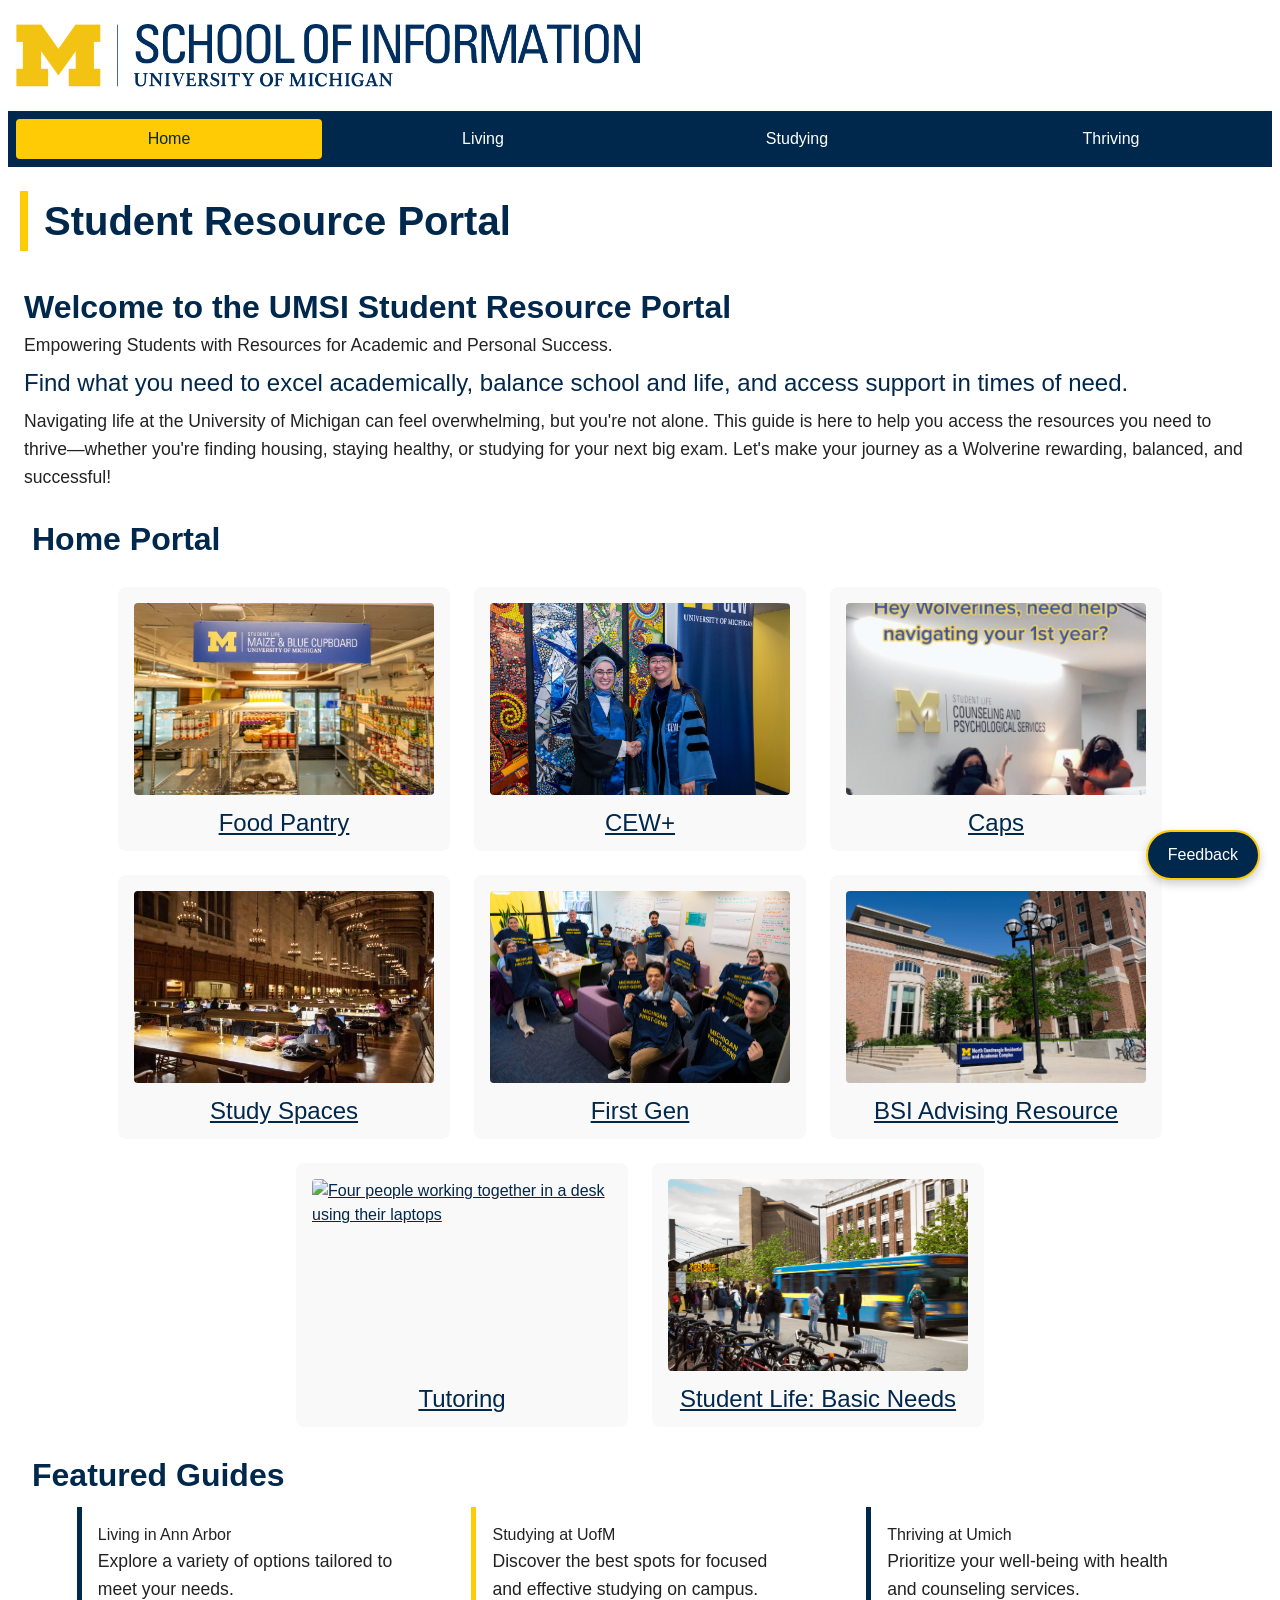
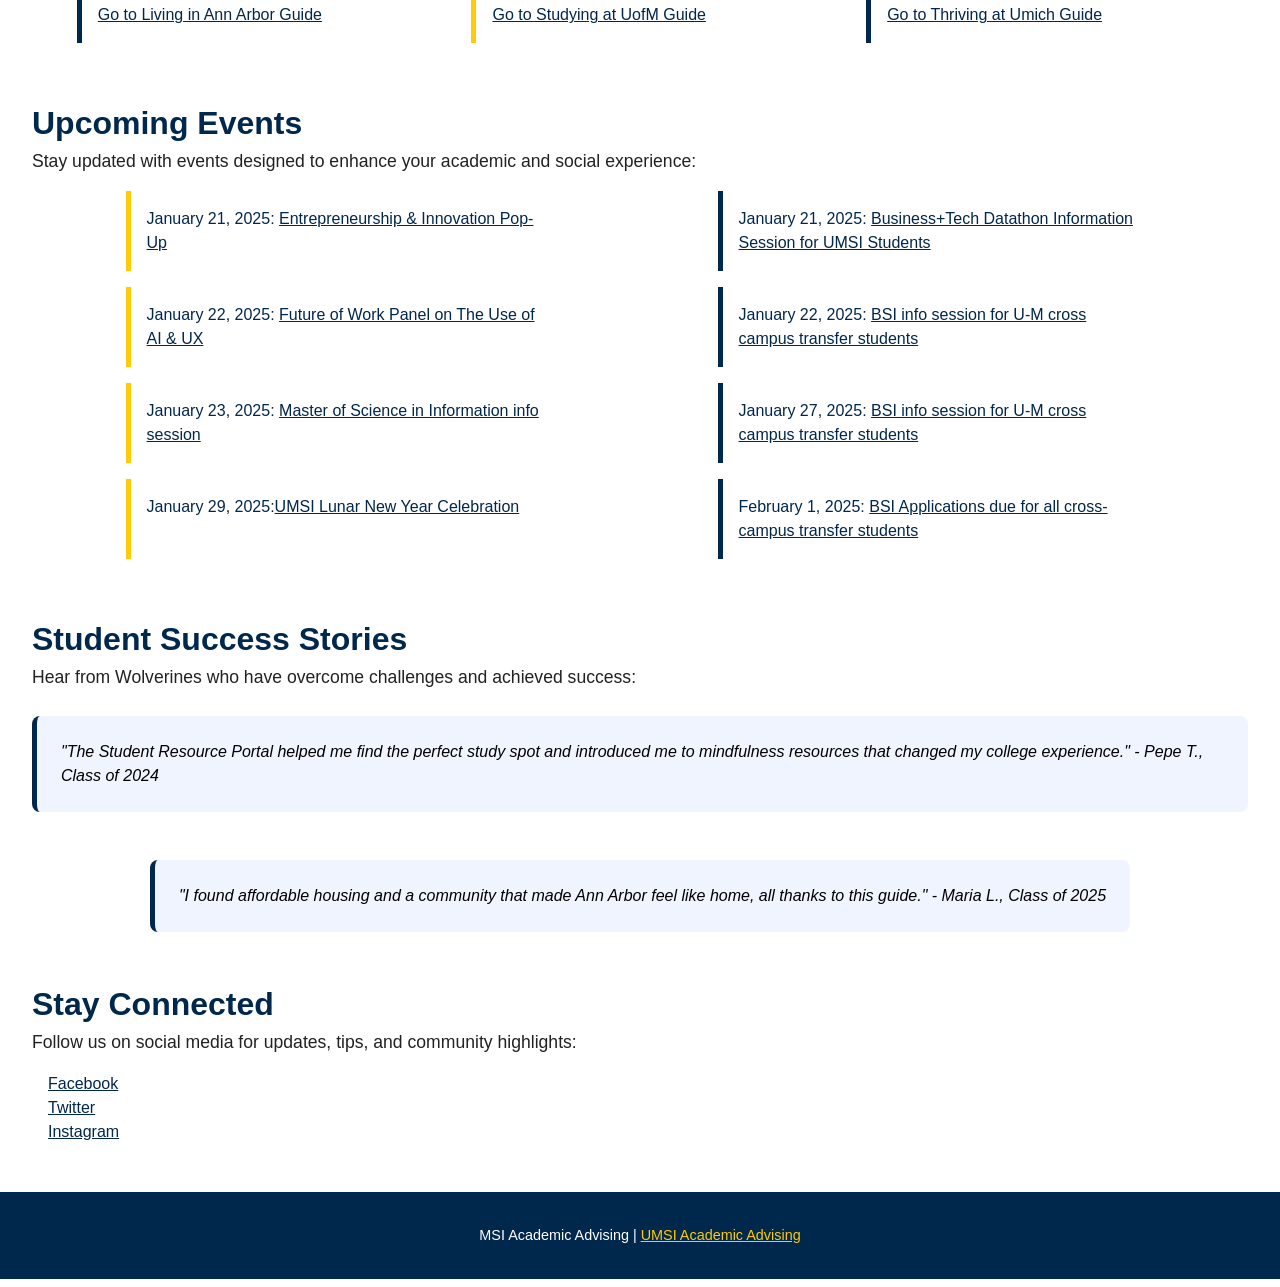
==== commit 7cb2663d: "some changes" ====
--- a/index.html
+++ b/index.html
@@ -22,7 +22,6 @@
         </nav>
         <h1>Student Resource Portal</h1>
     </header>
-
     <main id="main-content" tabindex="0">
         <section class="welcome-section">
             <h2 tabindex="0">Welcome to the UMSI Student Resource Portal</h2>
@@ -32,7 +31,7 @@
         </section>
         <section class="home-portal">
             <h2 tabindex="0">Home Portal</h2>
-            <a href="https://mbc.studentlife.umich.edu/" class="portal-item" tabindex="0">
+            <a href="https://basicneeds.studentlife.umich.edu/category/food/" class="portal-item" tabindex="0">
                 <img src="images/food_pantry.webp" alt="Interior of a food pantry at the University of Michigan">
                 <h3>Food Pantry</h3>
             </a>
@@ -53,7 +52,7 @@
                 <h3>First Gen</h3>
             </a>
             <a href="https://sites.google.com/umich.edu/bsiacademicadvising/home?authuser=0" class="portal-item" tabindex="0">
-                <img src="images/north_quad.jpg" alt="North Quad at the University of Michigan, featuring modern architecture amidst a lively campus atmosphere.">
+                <img src="images/north_quad.jpg" alt="North Quad at the University of Michigan">
                 <h3>BSI Advising Resource</h3>
             </a>
             <a href="https://sites.google.com/umich.edu/bsiacademicadvising/academic-success-and-tutoring?authuser=0" class="portal-item" tabindex="0">
@@ -139,5 +138,20 @@
     <footer>
         <p>MSI Academic Advising | <a href="https://sites.google.com/umich.edu/msiacademicadvising/student-support-resources">UMSI Academic Advising </a></p>
     </footer>
+    <script>
+        fetch('form.html')
+            .then(res => res.text())
+            .then(html => {
+                const wrapper = document.createElement('div');
+                wrapper.innerHTML = html;
+                document.body.appendChild(wrapper);
+                const toggleBtn = wrapper.querySelector('.form-toggle-btn');
+                const formBox = wrapper.querySelector('.umsi-feedback-form');
+                toggleBtn.addEventListener('click', () => {
+                    formBox.classList.toggle('visible');
+                });
+            });
+    </script>
+        
 </body>
 </html>
--- a/css/style.css
+++ b/css/style.css
@@ -1,11 +1,8 @@
-/* Import both Roboto and Roboto Condensed fonts taken from UMSI website */
-@import url('https://fonts.googleapis.com/css2?family=Roboto:wght@400');
-
 body {
     color: #222;
     font-size: 100%;
     line-height: 1.5em;
-    font-family: Roboto, Helvetica, Arial, sans-serif;
+    font-family: sans-serif, Arial, Helvetica;
     margin: 0.5rem 0 0.5rem 0;
 }
 
@@ -117,10 +114,6 @@
 nav a[aria-current="page"] {
     background-color: #FFCB05;
     color: #00274C;
-}
-
-h1, h2, h3, h4 {
-    font-family: 'Roboto Condensed', sans-serif;
 }
 
 a {
@@ -420,13 +413,133 @@
     color: #333;
 }
 
-
-
-
-
-
-
-
-
-
-
+@media screen and (min-width: 800px) {
+    .brand {
+        width: 50%;
+        align-self: baseline;
+    }
+    /*Makes navigation lay across the screen instead of vertical*/
+    nav ul {
+        flex-direction: row;
+    }
+    /* Makes home portal responsive and wrap around so images don't become too big*/
+    .home-portal > h2,
+    .success-stories > h2,
+    .success-stories > p { /* Makes the h2 and p span the entire width of the portal */
+        display: block;
+        width: 100%;
+    }
+    .home-portal,
+    .success-stories,
+    .grid,
+    .featured-guides ul,
+    .events-section ul,
+    .programming-tutoring ul,
+    .health-services ul,
+    .counseling-services ul,
+    .box { /*Removes grid layout to make home-portal, all grids, and quotes responsive to screen size */
+        display: flex;
+        flex-wrap: wrap;
+        justify-content: space-around;
+    }
+    .home-portal{
+        justify-content: center;
+    }
+    .portal-item,
+    .card,
+    .featured-guides li{
+        width: 300px; /* Sets a fixed width for the portal items */
+    }
+
+    .events-section li,
+    .object{
+        width: 400px; /* Sets a fixed width for the portal items */
+    }
+    .card {
+        margin-left: 1%;
+        align-items: center;
+    }
+
+    /*Makes images smaller but without weird shrinking*/
+    .image-container img {
+        height: 20rem;
+        object-fit: cover;
+    }
+    /*Removes border from mobile view for cleaner look in desktop view*/
+    .general-support > div,
+    .counseling-services > div,
+    .health-services > div {
+        border-top: none;
+    }
+
+    .form-toggle-btn {
+        position: fixed;
+        bottom: 20px;
+        right: 20px;
+        background: #00274C;
+        color: white;
+        padding: 14px 20px;
+        font-size: 16px;
+        border: none;
+        border-radius: 30px;
+        cursor: pointer;
+        z-index: 9999;
+        box-shadow: 0 4px 10px rgba(0, 0, 0, 0.2);
+        border: 2px solid #FFCB05;
+    }      
+    .umsi-feedback-form {
+        position: fixed;
+        bottom: 80px;
+        right: 20px;
+        background: #ffffff;
+        border: 1px solid #ccc;
+        padding: 16px;
+        border-radius: 8px;
+        width: 280px;
+        box-shadow: 0 2px 8px rgba(0, 0, 0, 0.1);
+        font-family: sans-serif;
+        z-index: 9998;
+        display: none;
+    }      
+    
+    .umsi-feedback-form.visible {
+        display: block;
+    }
+    
+    .umsi-feedback-form input,
+    .umsi-feedback-form select,
+    .umsi-feedback-form textarea {
+    width: 100%;
+    margin-bottom: 10px;
+    padding: 6px;
+    box-sizing: border-box;
+    font-size: 14px;
+    }
+
+    .form-title {
+        margin-top: 0;
+        font-size: 16px;
+        font-weight: bold;
+        color: #00274C;
+    }
+    
+    .form-submit-btn {
+        background: #00274C;
+        color: white;
+        border: none;
+        padding: 8px;
+        border-radius: 4px;
+        cursor: pointer;
+        width: 100%;
+        font-weight: bold;
+    }
+}
+
+
+
+
+
+
+
+
+
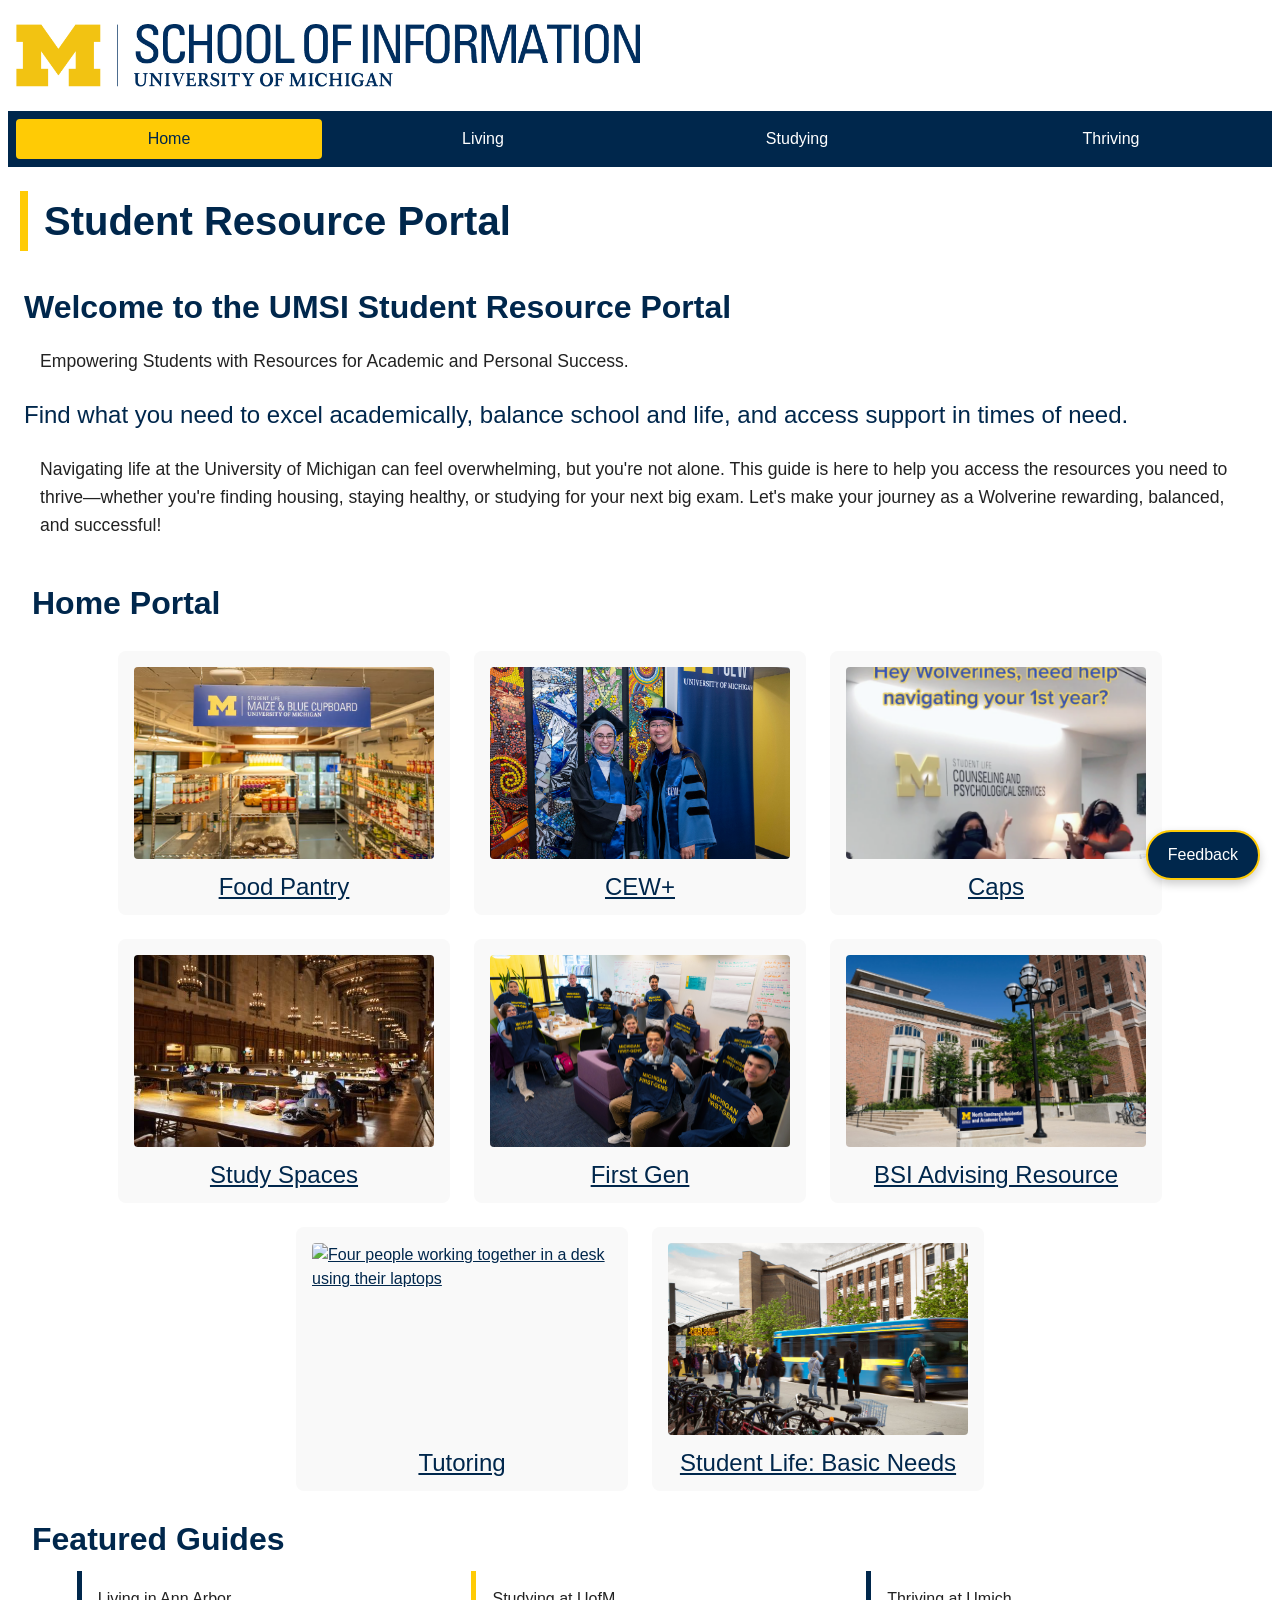
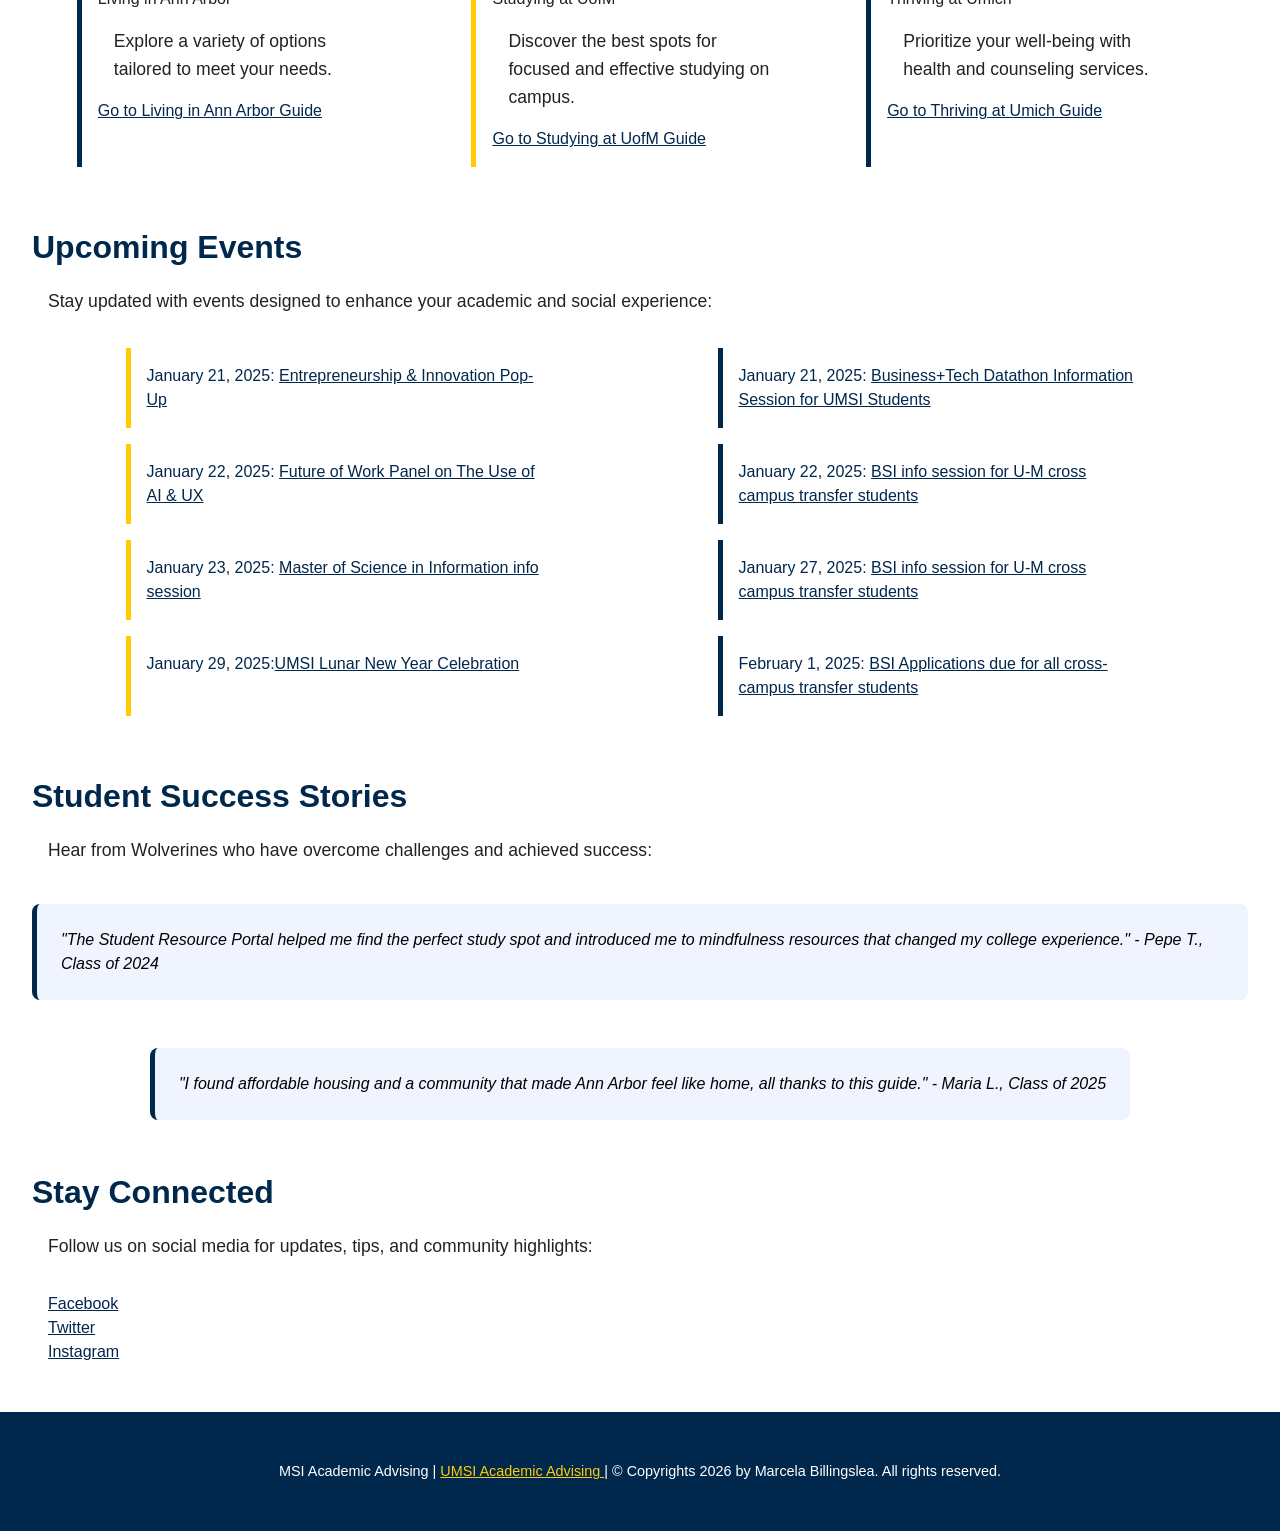
==== commit b3d4b834: "added footer and special element" ====
--- a/index.html
+++ b/index.html
@@ -136,7 +136,7 @@
 
         </main>
     <footer>
-        <p>MSI Academic Advising | <a href="https://sites.google.com/umich.edu/msiacademicadvising/student-support-resources">UMSI Academic Advising </a></p>
+        <p>MSI Academic Advising | <a href="https://sites.google.com/umich.edu/msiacademicadvising/student-support-resources">UMSI Academic Advising </a> | © Copyrights <span id="year"></span> by Marcela Billingslea. All rights reserved.</p>
     </footer>
     <script>
         fetch('form.html')
@@ -151,6 +151,7 @@
                     formBox.classList.toggle('visible');
                 });
             });
+        document.getElementById("year").innerHTML = new Date().getFullYear();
     </script>
         
 </body>
--- a/css/style.css
+++ b/css/style.css
@@ -418,6 +418,10 @@
         width: 50%;
         align-self: baseline;
     }
+
+    p {
+        padding: 1rem;
+    }
     /*Makes navigation lay across the screen instead of vertical*/
     nav ul {
         flex-direction: row;
@@ -470,6 +474,14 @@
     .counseling-services > div,
     .health-services > div {
         border-top: none;
+    }
+
+    .object {
+        background-color: #f9f9f9;
+        border-radius: 0.5rem;
+        padding: 1rem;
+        transition: transform 0.3s ease;
+        margin: 1rem 0 1rem 0;
     }
 
     .form-toggle-btn {
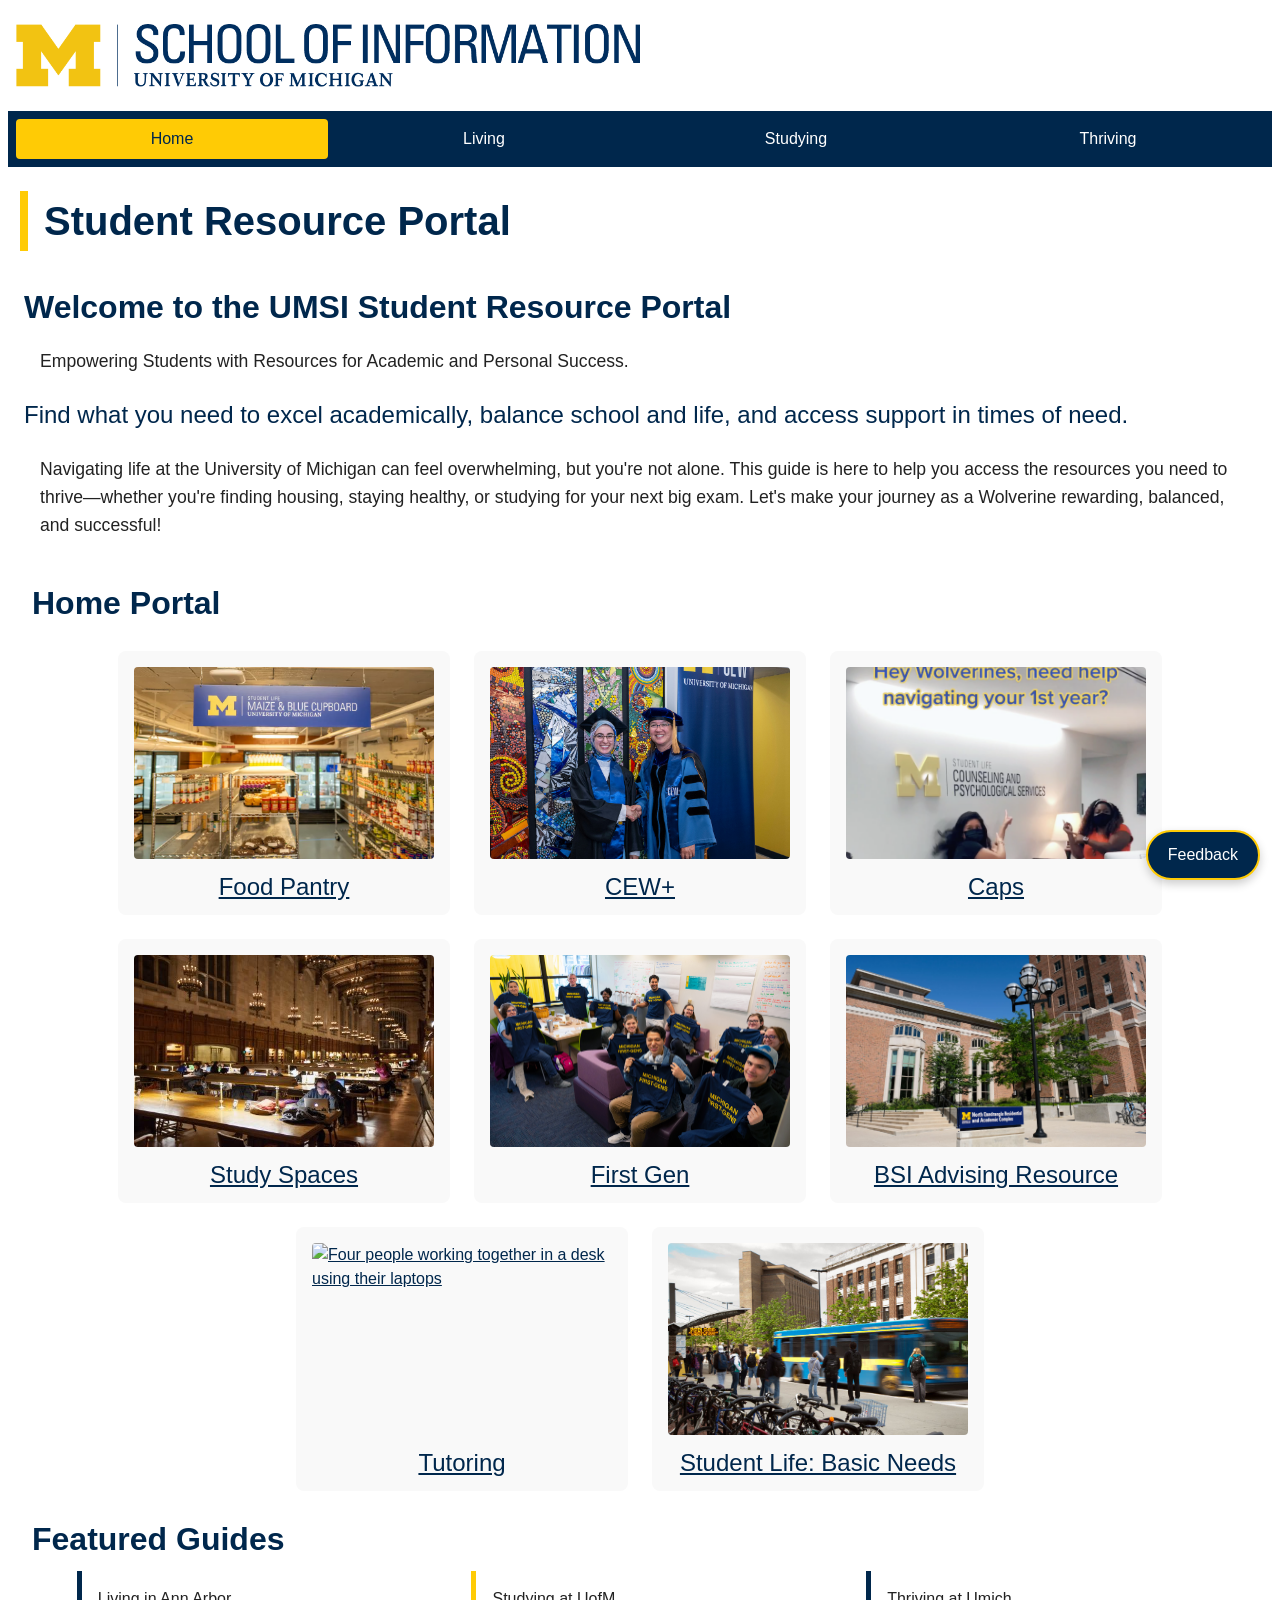
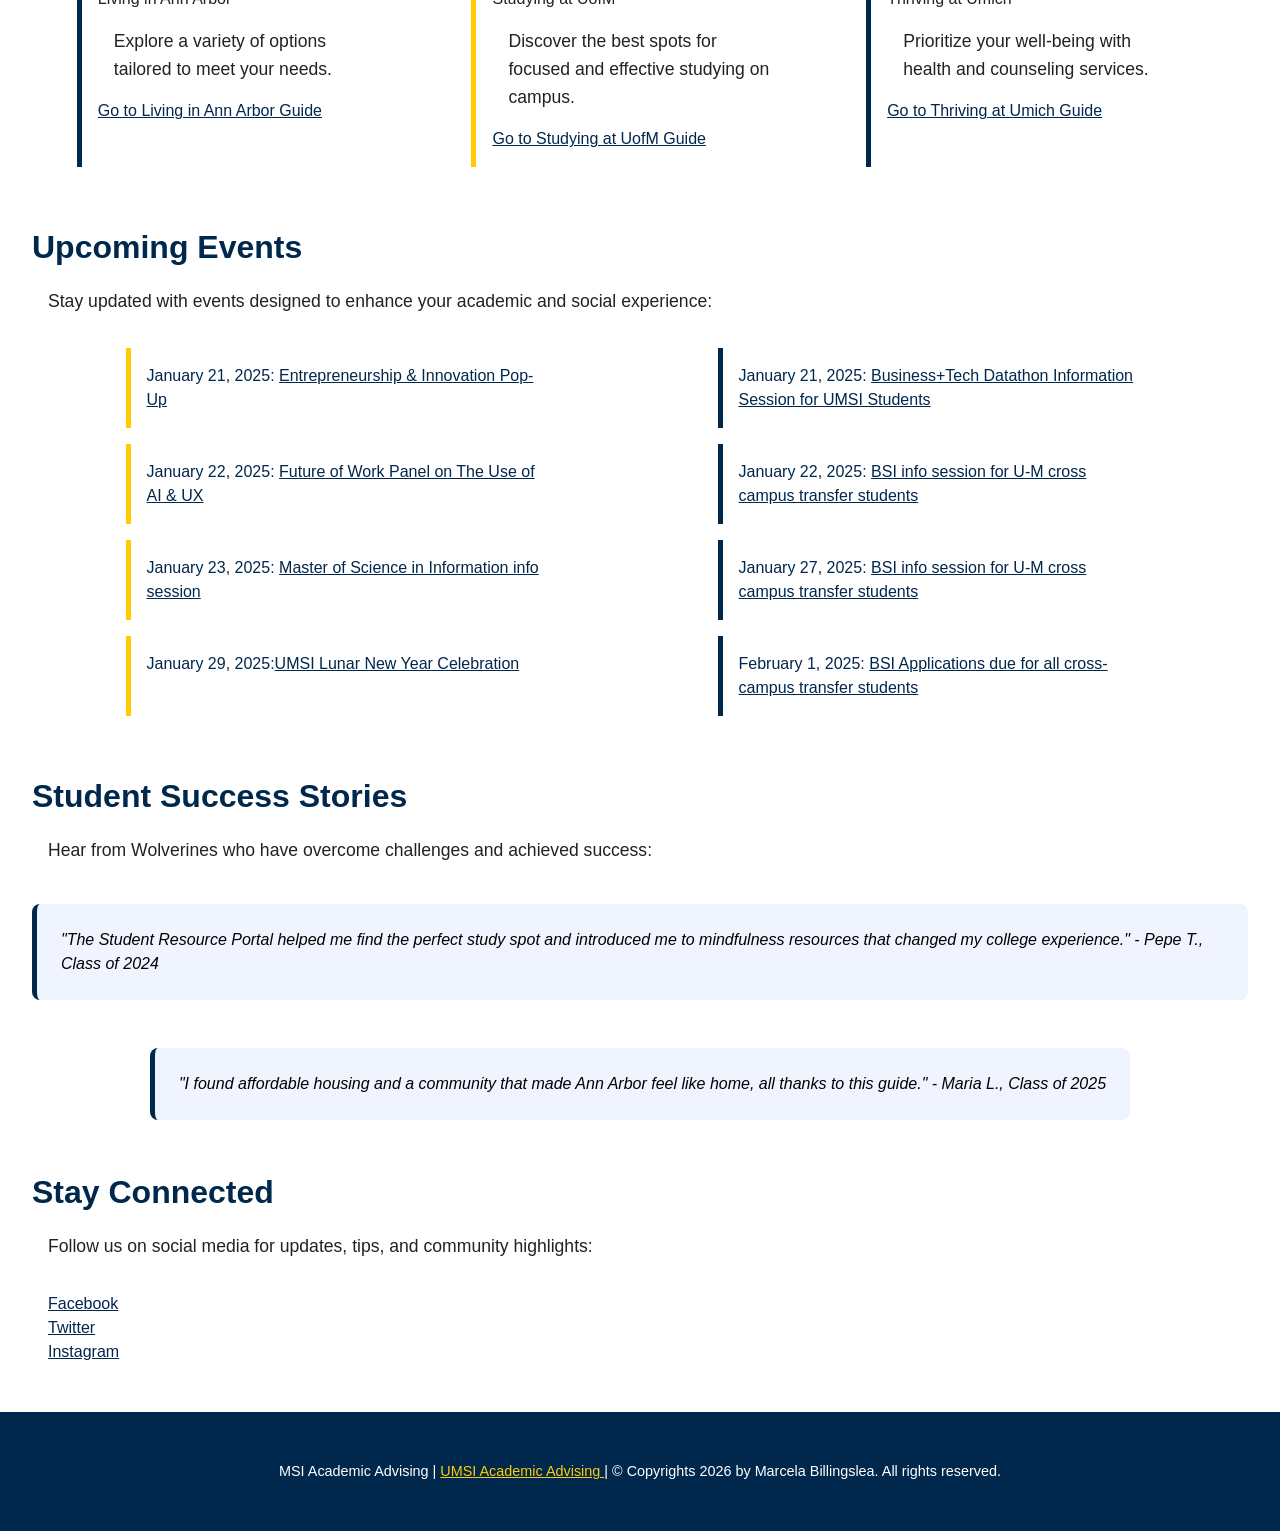
==== commit 93fc768f: "added hamburger in navigation" ====
--- a/index.html
+++ b/index.html
@@ -13,6 +13,9 @@
         <a class="skip-link" href="#main-content" tabindex="0">Skip to Main Content</a>
         <img src="images/umsi-logo.png" alt="UMSI Logo" class="brand">
         <nav>
+            <button class="hamburger" aria-label="Toggle navigation">
+                &#9776; <!-- hamburger icon -->
+            </button>
             <ul>
                 <li><a href="index.html" aria-current="page">Home</a></li>
                 <li><a href="living.html">Living</a></li>
@@ -152,6 +155,10 @@
                 });
             });
         document.getElementById("year").innerHTML = new Date().getFullYear();
+        document.querySelector('.hamburger').addEventListener('click', function() {
+            const nav = document.querySelector('nav');
+            nav.classList.toggle('active');
+        });
     </script>
         
 </body>
--- a/css/style.css
+++ b/css/style.css
@@ -49,6 +49,7 @@
 }
 
 nav {
+    position: relative;
     background-color: #00274C;
     padding: 0.5rem;
     width: 100%;
@@ -74,14 +75,25 @@
     border-left: 0.500rem solid #FFCB05;
 }
 
+.hamburger {
+    display: block;
+    background: none;
+    border: none;
+    font-size: 2rem;
+    color: white;
+    cursor: pointer;
+}
+
 nav ul {
-    list-style: none;
-    padding: 0;
-    margin: 0;
-    display: flex;
-    flex-direction: column;
-    align-items: center;
-    gap: 0.5rem;
+    display: none;
+    position: absolute; 
+    background-color: #00274C; 
+    width: 30%; 
+    z-index: 1000; 
+}
+
+nav.active ul {
+    display: block; 
 }
 
 nav li {
@@ -424,7 +436,10 @@
     }
     /*Makes navigation lay across the screen instead of vertical*/
     nav ul {
-        flex-direction: row;
+        display: flex; 
+        flex-direction: row; 
+        width: 100%;
+        position: static;
     }
     /* Makes home portal responsive and wrap around so images don't become too big*/
     .home-portal > h2,
@@ -545,13 +560,17 @@
         width: 100%;
         font-weight: bold;
     }
-}
-
-
-
-
-
-
-
-
-
+
+    .hamburger {
+        display: none;
+    }
+}
+
+
+
+
+
+
+
+
+
